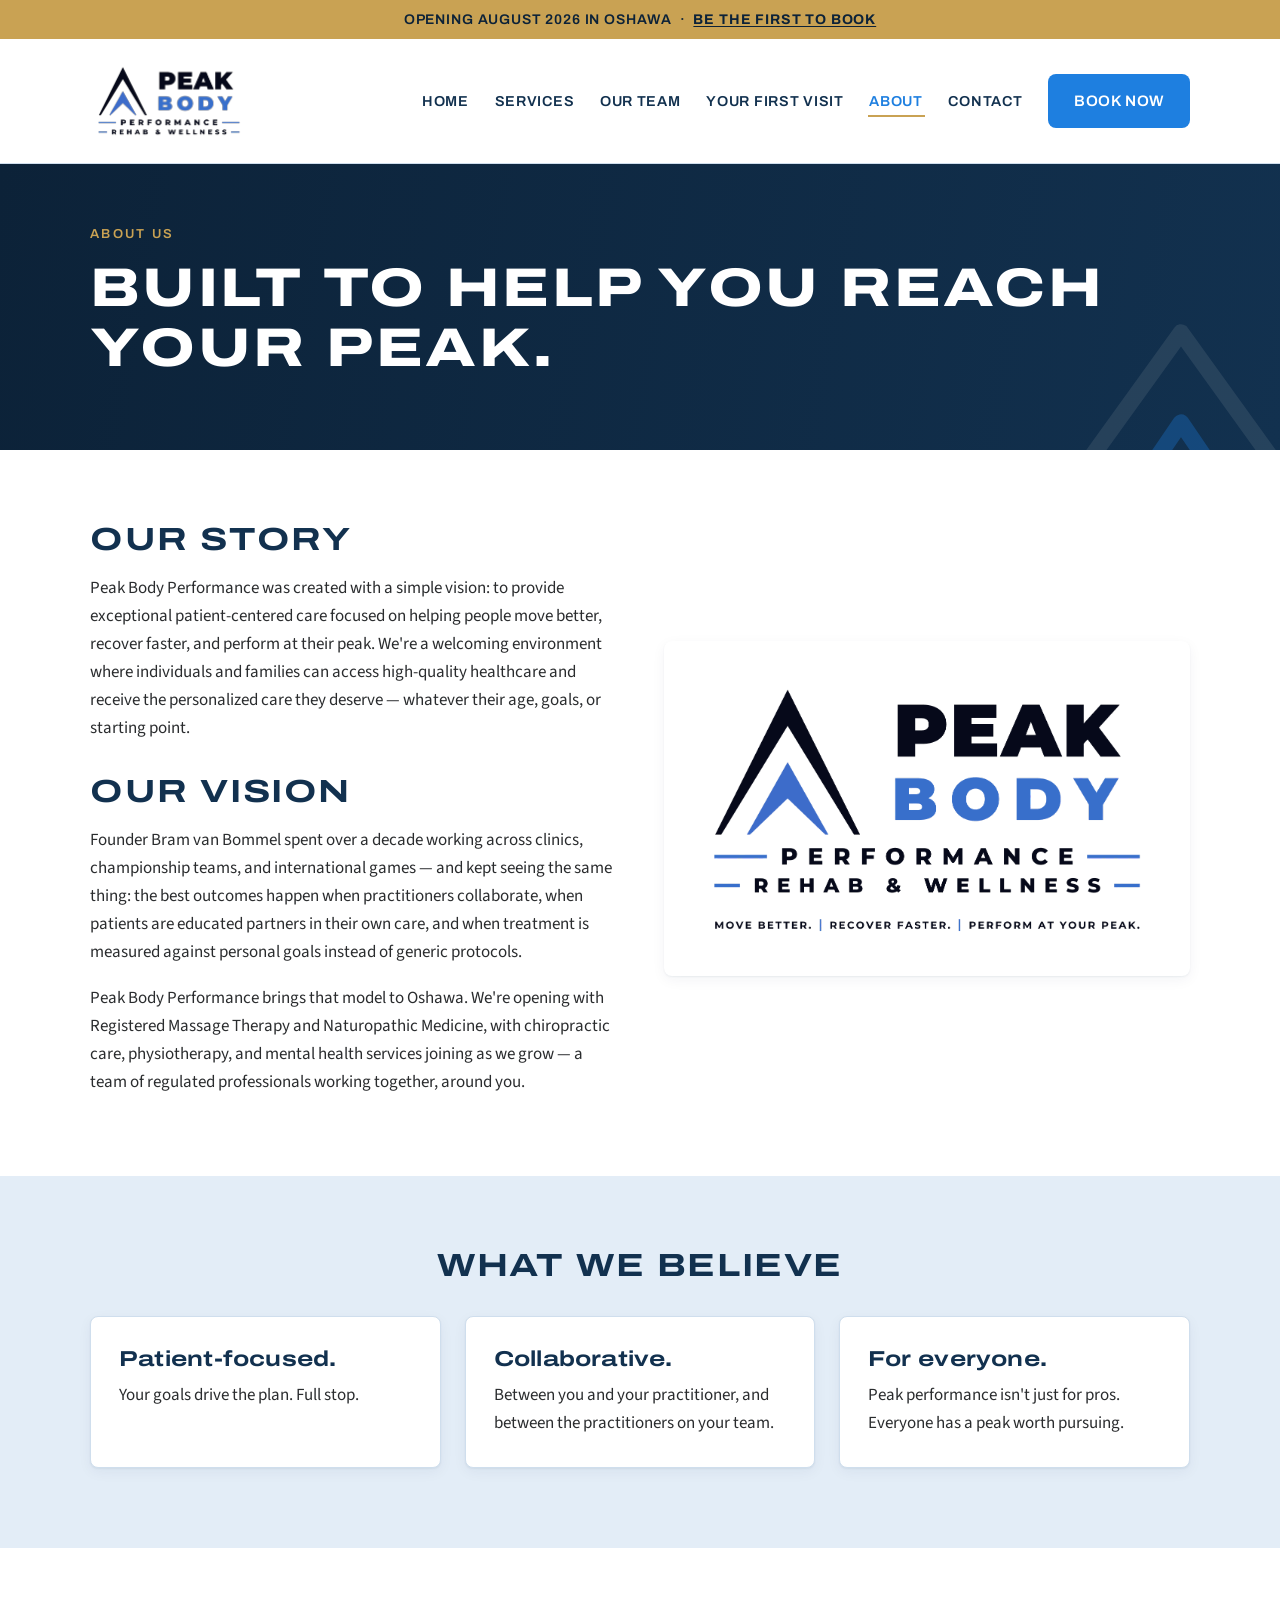
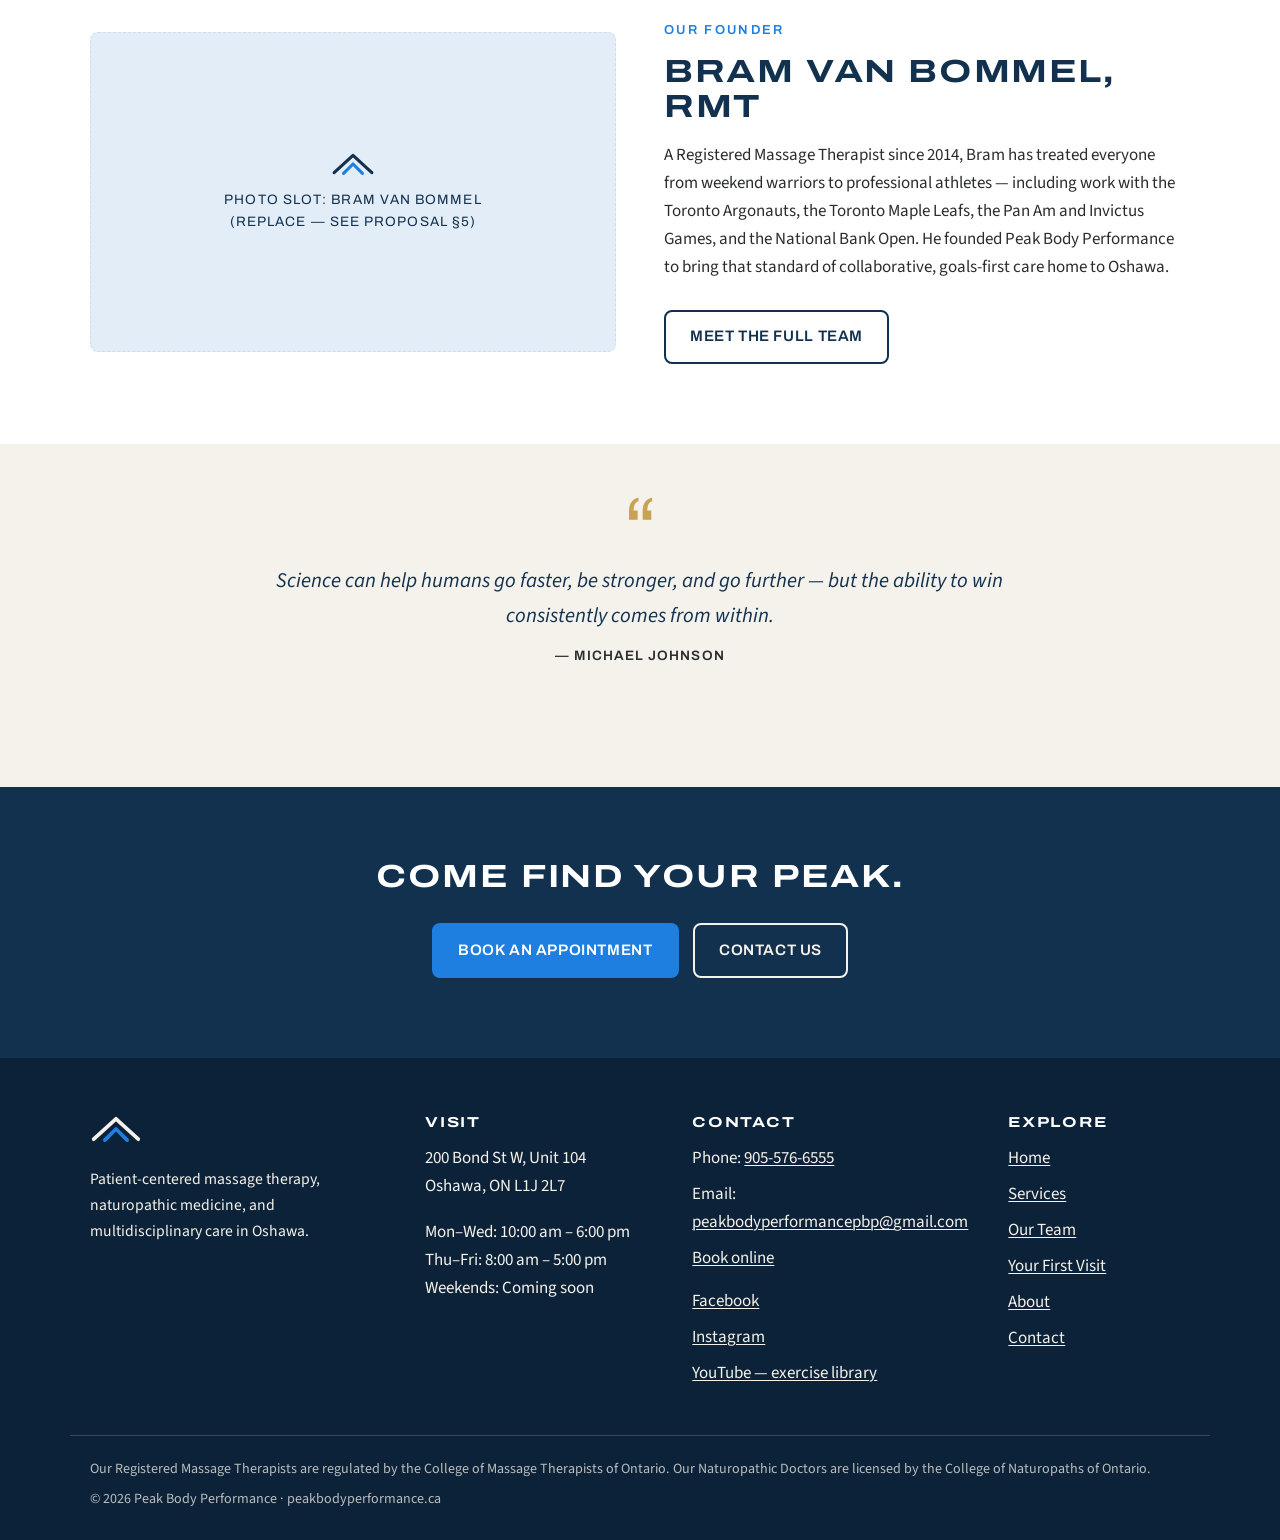
==== about.html @ dce32ff4 "Replace PNG logo with on-brand SVG lockups across site Swap header logo for the no-tagline SVG mark " ====
<!doctype html>
<html lang="en">
  <head>
    <meta charset="UTF-8" />
    <meta name="viewport" content="width=device-width, initial-scale=1" />
    <title>
      About Us | Peak Body Performance — Performance, Rehab &amp; Wellness in
      Oshawa
    </title>
    <meta
      name="description"
      content="Peak Body Performance was built on a simple vision: exceptional, patient-centered care that helps people in Oshawa move better, recover faster, and perform at their peak."
    />
    <link
      rel="icon"
      href="data:image/svg+xml,%3Csvg xmlns='http://www.w3.org/2000/svg' viewBox='0 0 64 64'%3E%3Cpath d='M8 52 L32 12 L56 52' fill='none' stroke='%2312314F' stroke-width='7' stroke-linecap='round' stroke-linejoin='round'/%3E%3Cpath d='M20 54 L32 34 L44 54' fill='none' stroke='%231E7FE0' stroke-width='7' stroke-linecap='round' stroke-linejoin='round'/%3E%3C/svg%3E"
    />
    <link rel="preconnect" href="https://fonts.googleapis.com" />
    <link rel="preconnect" href="https://fonts.gstatic.com" crossorigin />
    <link
      href="https://fonts.googleapis.com/css2?family=Archivo:wdth,wght@100..125,400..800&family=Source+Sans+3:ital,wght@0,400;0,600;1,400&display=swap"
      rel="stylesheet"
    />
    <link rel="stylesheet" href="css/styles.css" />
  </head>
  <body>
    <a class="skip-link" href="#main">Skip to content</a>

    <div class="ribbon">
      Opening August 2026 in Oshawa &nbsp;·&nbsp;
      <a href="#" data-book>Be the first to book</a>
    </div>

    <header class="site-header">
      <div class="container header-inner">
        <a class="brand" href="index.html">
          <img
            src="images/PeakBody-no-tagline.svg"
            alt="Peak Body Performance — Performance, Rehab &amp; Wellness"
          />
        </a>
        <nav id="site-nav" class="site-nav" aria-label="Main">
          <ul>
            <li><a href="index.html">Home</a></li>
            <li><a href="services.html">Services</a></li>
            <li><a href="team.html">Our Team</a></li>
            <li><a href="first-visit.html">Your First Visit</a></li>
            <li><a href="about.html" aria-current="page">About</a></li>
            <li><a href="contact.html">Contact</a></li>
          </ul>
        </nav>
        <a class="btn btn--primary btn--book" data-book href="#">Book Now</a>
        <button
          class="nav-toggle"
          aria-expanded="false"
          aria-controls="site-nav"
        >
          <span class="bars"></span><span class="visually-hidden">Menu</span>
        </button>
      </div>
    </header>

    <main id="main">
      <section class="page-hero on-dark">
        <svg
          class="hero-watermark"
          viewBox="0 0 400 300"
          aria-hidden="true"
          focusable="false"
        >
          <path
            d="M20 280 L200 30 L380 280"
            fill="none"
            stroke="rgba(245,242,235,0.10)"
            stroke-width="22"
            stroke-linecap="round"
            stroke-linejoin="round"
          />
          <path
            d="M110 282 L200 150 L290 282"
            fill="none"
            stroke="rgba(30,127,224,0.35)"
            stroke-width="22"
            stroke-linecap="round"
            stroke-linejoin="round"
          />
        </svg>
        <div class="container">
          <p class="eyebrow">About Us</p>
          <h1>Built to help you reach your peak.</h1>
        </div>
      </section>

      <!-- STORY + VISION -->
      <section class="section section--white">
        <div class="container split">
          <div>
            <h2>Our story</h2>
            <p>
              Peak Body Performance was created with a simple vision: to provide
              exceptional patient-centered care focused on helping people move
              better, recover faster, and perform at their peak. We're a
              welcoming environment where individuals and families can access
              high-quality healthcare and receive the personalized care they
              deserve — whatever their age, goals, or starting point.
            </p>

            <h2 style="margin-top: 2rem">Our vision</h2>
            <p>
              Founder Bram van Bommel spent over a decade working across
              clinics, championship teams, and international games — and kept
              seeing the same thing: the best outcomes happen when practitioners
              collaborate, when patients are educated partners in their own
              care, and when treatment is measured against personal goals
              instead of generic protocols.
            </p>
            <p>
              Peak Body Performance brings that model to Oshawa. We're opening
              with Registered Massage Therapy and Naturopathic Medicine, with
              chiropractic care, physiotherapy, and mental health services
              joining as we grow — a team of regulated professionals working
              together, around you.
            </p>
          </div>
          <div>
            <img
              src="images/PeakBody.svg"
              alt="Peak Body Performance logo — Move Better. Recover Faster. Perform At Your Peak."
              style="
                background: #fff;
                border-radius: 8px;
                padding: 1.5rem;
                box-shadow:
                  0 1px 2px rgba(18, 49, 79, 0.06),
                  0 4px 14px rgba(18, 49, 79, 0.05);
              "
            />
            <!-- Alternative image slot: outdoor ascent / trail imagery echoing the peak motif (Pexels #38011336, Cristian Camilo Estrada):
          <img class="photo" src="https://images.pexels.com/photos/38011336/pexels-photo-38011336.jpeg?auto=compress&amp;cs=tinysrgb&amp;w=1200" alt="A trail runner ascending a mountainous forest path" loading="lazy">
          --></div>
        </div>
      </section>

      <!-- BELIEFS -->
      <section class="section section--glacier">
        <div class="container">
          <div class="center">
            <h2>What we believe</h2>
          </div>
          <div class="card-grid" style="margin-top: 2rem">
            <div class="card">
              <h3>Patient-focused.</h3>
              <p>Your goals drive the plan. Full stop.</p>
            </div>
            <div class="card">
              <h3>Collaborative.</h3>
              <p>
                Between you and your practitioner, and between the practitioners
                on your team.
              </p>
            </div>
            <div class="card">
              <h3>For everyone.</h3>
              <p>
                Peak performance isn't just for pros. Everyone has a peak worth
                pursuing.
              </p>
            </div>
          </div>
        </div>
      </section>

      <!-- FOUNDER (condensed) -->
      <section class="section section--white">
        <div class="container split">
          <!-- Photo slot: Bram — real headshot or action shot recommended -->
          <div class="img-placeholder">
            <svg width="44" height="26" viewBox="0 0 56 30" aria-hidden="true">
              <path
                d="M4 26 L28 4 L52 26"
                fill="none"
                stroke="#12314F"
                stroke-width="4"
                stroke-linecap="round"
                stroke-linejoin="round"
              />
              <path
                d="M16 27 L28 15 L40 27"
                fill="none"
                stroke="#1E7FE0"
                stroke-width="4"
                stroke-linecap="round"
                stroke-linejoin="round"
              />
            </svg>
            <span
              >Photo slot: Bram van Bommel<br />(replace — see proposal
              §5)</span
            >
          </div>
          <div>
            <p class="eyebrow">Our Founder</p>
            <h2>Bram van Bommel, RMT</h2>
            <p>
              A Registered Massage Therapist since 2014, Bram has treated
              everyone from weekend warriors to professional athletes —
              including work with the Toronto Argonauts, the Toronto Maple
              Leafs, the Pan Am and Invictus Games, and the National Bank Open.
              He founded Peak Body Performance to bring that standard of
              collaborative, goals-first care home to Oshawa.
            </p>
            <div class="btn-row">
              <a class="btn btn--outline" href="team.html"
                >Meet the full team</a
              >
            </div>
          </div>
        </div>
      </section>

      <!-- PULL QUOTE -->
      <section class="section">
        <div class="container">
          <figure class="pull-quote">
            <blockquote>
              Science can help humans go faster, be stronger, and go further —
              but the ability to win consistently comes from within.
            </blockquote>
            <figcaption>— Michael Johnson</figcaption>
          </figure>
        </div>
      </section>

      <!-- CTA BAND -->
      <section class="section section--navy on-dark cta-band">
        <div class="container">
          <h2>Come find your peak.</h2>
          <div class="btn-row">
            <a class="btn btn--primary" data-book href="#"
              >Book an Appointment</a
            >
            <a class="btn btn--outline" href="contact.html">Contact us</a>
          </div>
        </div>
      </section>
    </main>

    <footer class="site-footer">
      <div class="container footer-grid">
        <div class="footer-brand">
          <svg width="52" height="30" viewBox="0 0 56 30" aria-hidden="true">
            <path
              d="M4 26 L28 4 L52 26"
              fill="none"
              stroke="#F5F2EB"
              stroke-width="4"
              stroke-linecap="round"
              stroke-linejoin="round"
            />
            <path
              d="M16 27 L28 15 L40 27"
              fill="none"
              stroke="#1E7FE0"
              stroke-width="4"
              stroke-linecap="round"
              stroke-linejoin="round"
            />
          </svg>
          <p>
            Patient-centered massage therapy, naturopathic medicine, and
            multidisciplinary care in Oshawa.
          </p>
        </div>
        <div>
          <h3>Visit</h3>
          <p>200 Bond St W, Unit 104<br />Oshawa, ON L1J 2L7</p>
          <p>
            Mon–Wed: 10:00 am – 6:00 pm<br />Thu–Fri: 8:00 am – 5:00 pm<br />Weekends:
            Coming soon
          </p>
        </div>
        <div>
          <h3>Contact</h3>
          <ul>
            <li>Phone: <a href="tel:+19055766555">905-576-6555</a></li>
            <li>
              Email:
              <a href="mailto:peakbodyperformancepbp@gmail.com"
                >peakbodyperformancepbp@gmail.com</a
              >
            </li>
            <li><a href="#" data-book>Book online</a></li>
          </ul>
          <ul style="margin-top: 0.9rem">
            <li>
              <a href="https://www.facebook.com/bramkvbrmt" rel="noopener"
                >Facebook</a
              >
            </li>
            <li>
              <a href="https://www.instagram.com/bramrmt" rel="noopener"
                >Instagram</a
              >
            </li>
            <li>
              <a href="https://www.youtube.com/@bramrmt" rel="noopener"
                >YouTube — exercise library</a
              >
            </li>
          </ul>
        </div>
        <div>
          <h3>Explore</h3>
          <ul>
            <li><a href="index.html">Home</a></li>
            <li><a href="services.html">Services</a></li>
            <li><a href="team.html">Our Team</a></li>
            <li><a href="first-visit.html">Your First Visit</a></li>
            <li><a href="about.html">About</a></li>
            <li><a href="contact.html">Contact</a></li>
          </ul>
        </div>
      </div>
      <div class="container footer-legal">
        <p>
          Our Registered Massage Therapists are regulated by the College of
          Massage Therapists of Ontario. Our Naturopathic Doctors are licensed
          by the College of Naturopaths of Ontario.
        </p>
        <!-- Land acknowledgement here, if desired -->
        <p>
          © <span data-year>2026</span> Peak Body Performance ·
          peakbodyperformance.ca
        </p>
      </div>
    </footer>

    <script src="js/main.js"></script>
  </body>
</html>
---- css/styles.css ----
/* ==========================================================================
   PEAK BODY PERFORMANCE — styles.css
   Design system per proposal v2:
   Peak Blue #1E7FE0 · Summit Navy #12314F · Bone #F5F2EB
   Charcoal Ink #2A2C2E · Glacier #E3EDF7 · Ridge Gold #C9A253
   Display: Archivo (Expanded via font-stretch) · Body: Source Sans 3
   Signature motif: the "elevation line" (double-chevron divider)
   ========================================================================== */

/* ---------- 1. Tokens ---------- */
:root {
  --peak-blue: #1e7fe0;
  --peak-blue-dark: #1565ba;
  --summit-navy: #12314f;
  --navy-deep: #0c2238;
  --bone: #f5f2eb;
  --ink: #2a2c2e;
  --glacier: #e3edf7;
  --glacier-border: #cfdeed;
  --ridge-gold: #c9a253;
  --white: #ffffff;

  --font-display: "Archivo", "Arial Narrow", sans-serif;
  --font-body: "Source Sans 3", "Segoe UI", sans-serif;

  --container: 1140px;
  --radius: 8px;
  --shadow-whisper:
    0 1px 2px rgba(18, 49, 79, 0.06), 0 4px 14px rgba(18, 49, 79, 0.05);
}

/* ---------- 2. Base ---------- */
*,
*::before,
*::after {
  box-sizing: border-box;
}

html {
  scroll-behavior: smooth;
}

[id] {
  scroll-margin-top: 96px;
} /* keep anchor targets clear of the sticky header */

body {
  margin: 0;
  font-family: var(--font-body);
  font-size: 1.0625rem; /* 17px */
  line-height: 1.65;
  color: var(--ink);
  background: var(--bone);
  -webkit-font-smoothing: antialiased;
}

img {
  max-width: 100%;
  display: block;
}

h1,
h2,
h3 {
  font-family: var(--font-display);
  font-stretch: 125%; /* the "Expanded" in Archivo Expanded */
  color: var(--summit-navy);
  line-height: 1.12;
  margin: 0 0 1rem;
}
h1 {
  font-size: clamp(2.3rem, 5vw, 3.4rem);
  font-weight: 800;
  text-transform: uppercase;
  letter-spacing: 0.045em;
}
h2 {
  font-size: clamp(1.65rem, 3vw, 2rem);
  font-weight: 700;
  text-transform: uppercase;
  letter-spacing: 0.05em;
}
h3 {
  font-size: 1.35rem;
  font-weight: 700;
  letter-spacing: 0.01em;
}

p {
  margin: 0 0 1.1rem;
}
p:last-child {
  margin-bottom: 0;
}

a {
  color: var(--peak-blue);
  text-decoration-thickness: 1px;
  text-underline-offset: 2px;
}
a:hover {
  color: var(--peak-blue-dark);
}

:focus-visible {
  outline: 3px solid var(--ridge-gold);
  outline-offset: 2px;
  border-radius: 2px;
}

.visually-hidden {
  position: absolute;
  width: 1px;
  height: 1px;
  margin: -1px;
  padding: 0;
  overflow: hidden;
  clip: rect(0 0 0 0);
  white-space: nowrap;
  border: 0;
}

.skip-link {
  position: absolute;
  left: 1rem;
  top: -3rem;
  background: var(--summit-navy);
  color: var(--white);
  padding: 0.6rem 1rem;
  border-radius: var(--radius);
  z-index: 100;
  transition: top 0.15s ease;
}
.skip-link:focus {
  top: 1rem;
}

/* ---------- 3. Utilities ---------- */
.container {
  max-width: var(--container);
  margin-inline: auto;
  padding-inline: 1.25rem;
}

.eyebrow {
  font-family: var(--font-display);
  font-weight: 600;
  font-size: 0.8125rem;
  text-transform: uppercase;
  letter-spacing: 0.18em;
  color: var(--peak-blue);
  margin: 0 0 0.75rem;
}
.on-dark .eyebrow {
  color: var(--ridge-gold);
}

.section {
  padding-block: 4.5rem 5rem;
}
.section--white {
  background: var(--white);
}
.section--glacier {
  background: var(--glacier);
}
.section--navy {
  background: var(--summit-navy);
}
.section--navy,
.section--navy h2,
.section--navy h3 {
  color: var(--white);
}
.section--navy p {
  color: var(--bone);
}

.lead {
  font-size: 1.2rem;
  max-width: 46em;
}
.center {
  text-align: center;
}
.center .lead {
  margin-inline: auto;
}

/* Placeholder / TODO copy — findable at a glance, remove class when real info lands */
.todo {
  background: rgba(201, 162, 83, 0.16);
  border-bottom: 1px dashed var(--ridge-gold);
  padding: 0 0.15em;
  border-radius: 2px;
}

/* ---------- 4. Buttons ---------- */
.btn {
  display: inline-flex;
  align-items: center;
  gap: 0.5rem;
  font-family: var(--font-display);
  font-weight: 600;
  font-size: 0.95rem;
  letter-spacing: 0.04em;
  text-transform: uppercase;
  text-decoration: none;
  padding: 0.8rem 1.5rem;
  border-radius: var(--radius);
  border: 2px solid transparent;
  cursor: pointer;
  transition:
    background-color 0.15s ease,
    color 0.15s ease,
    border-color 0.15s ease;
}
.btn--primary {
  background: var(--peak-blue);
  color: var(--white);
}
.btn--primary:hover {
  background: var(--peak-blue-dark);
  color: var(--white);
}
.btn--outline {
  border-color: var(--summit-navy);
  color: var(--summit-navy);
  background: transparent;
}
.btn--outline:hover {
  background: var(--summit-navy);
  color: var(--white);
}
.on-dark .btn--outline {
  border-color: var(--bone);
  color: var(--bone);
}
.on-dark .btn--outline:hover {
  background: var(--bone);
  color: var(--summit-navy);
}

.btn-row {
  display: flex;
  flex-wrap: wrap;
  gap: 0.9rem;
  margin-top: 1.75rem;
}

/* ---------- 5. Signature motif: the elevation line ---------- */
.peak-divider {
  display: flex;
  align-items: center;
  justify-content: center;
  gap: 1rem;
  margin: 0 0 2.5rem;
}
.peak-divider .bar {
  width: 64px;
  height: 3px;
  background: var(--peak-blue);
  border-radius: 2px;
}
.peak-divider svg {
  display: block;
}
.section--navy .peak-divider .bar {
  background: var(--ridge-gold);
}

/* Chevron list markers (echoes the inner peak) */
.peak-list {
  list-style: none;
  padding: 0;
  margin: 0 0 1.1rem;
}
.peak-list li {
  padding-left: 1.9rem;
  margin-bottom: 0.55rem;
  background: url("data:image/svg+xml,%3Csvg xmlns='http://www.w3.org/2000/svg' viewBox='0 0 24 16'%3E%3Cpath d='M3 13 L12 4 L21 13' fill='none' stroke='%231E7FE0' stroke-width='3' stroke-linecap='round' stroke-linejoin='round'/%3E%3C/svg%3E")
    no-repeat left 0.42em / 1.05rem auto;
}

/* Panel with the logo's flanking-bars treatment (top + bottom rules) */
.panel--elevation {
  background: var(--glacier);
  border-top: 3px solid var(--peak-blue);
  border-bottom: 3px solid var(--peak-blue);
  border-radius: var(--radius);
  padding: 2.25rem 2rem;
}

/* ---------- 6. Announcement ribbon + header ---------- */
.ribbon {
  background: var(--ridge-gold);
  color: var(--navy-deep);
  text-align: center;
  font-family: var(--font-display);
  font-weight: 600;
  font-size: 0.875rem;
  letter-spacing: 0.06em;
  text-transform: uppercase;
  padding: 0.5rem 1rem;
}
.ribbon a {
  color: var(--navy-deep);
  font-weight: 700;
}

.site-header {
  position: sticky;
  top: 0;
  z-index: 50;
  background: var(--white);
  border-bottom: 1px solid var(--glacier-border);
}
.header-inner {
  display: flex;
  align-items: center;
  gap: 1.5rem;
  min-height: 100px;
  padding-block: 0.75rem;
}
.brand {
  display: inline-flex;
  align-items: center;
  text-decoration: none;
  padding: 0.5rem 0;
}
.brand img {
  height: 84px;
  width: auto;
}

.site-nav {
  margin-left: auto;
}
.site-nav ul {
  list-style: none;
  display: flex;
  gap: 1.4rem;
  margin: 0;
  padding: 0;
}
.site-nav a {
  font-family: var(--font-display);
  font-weight: 600;
  font-size: 0.9rem;
  letter-spacing: 0.05em;
  text-transform: uppercase;
  text-decoration: none;
  color: var(--summit-navy);
  padding: 0.4rem 0.1rem;
  border-bottom: 2px solid transparent;
}
.site-nav a:hover {
  color: var(--peak-blue);
}
.site-nav a[aria-current="page"] {
  color: var(--peak-blue);
  border-bottom-color: var(--ridge-gold);
}

.btn--book {
  white-space: nowrap;
}

.nav-toggle {
  display: none;
  margin-left: auto;
  background: none;
  border: 2px solid var(--summit-navy);
  border-radius: var(--radius);
  width: 44px;
  height: 44px;
  position: relative;
  cursor: pointer;
}
.nav-toggle span.bars,
.nav-toggle span.bars::before,
.nav-toggle span.bars::after {
  content: "";
  position: absolute;
  left: 10px;
  right: 10px;
  height: 2px;
  background: var(--summit-navy);
  transition:
    transform 0.2s ease,
    opacity 0.2s ease;
}
.nav-toggle span.bars {
  top: 20px;
}
.nav-toggle span.bars::before {
  top: -7px;
}
.nav-toggle span.bars::after {
  top: 7px;
}
.nav-toggle[aria-expanded="true"] span.bars {
  background: transparent;
}
.nav-toggle[aria-expanded="true"] span.bars::before {
  transform: translateY(7px) rotate(45deg);
}
.nav-toggle[aria-expanded="true"] span.bars::after {
  transform: translateY(-7px) rotate(-45deg);
}

/* ---------- 7. Heroes ---------- */
.hero {
  position: relative;
  overflow: hidden;
  background:
    linear-gradient(
      100deg,
      rgba(12, 34, 56, 0.92) 0%,
      rgba(18, 49, 79, 0.82) 45%,
      rgba(18, 49, 79, 0.55) 100%
    ),
    var(--summit-navy)
      url("https://images.pexels.com/photos/841131/pexels-photo-841131.jpeg?auto=compress&cs=tinysrgb&w=1920")
      center 35% / cover no-repeat;
  color: var(--white);
  padding-block: 6.5rem 7rem;
}
.hero h1 {
  color: var(--white);
  max-width: 15em;
}
.hero .lead {
  color: var(--bone);
}

.hero-watermark {
  position: absolute;
  right: -4%;
  bottom: -12%;
  width: min(46vw, 560px);
  pointer-events: none;
}

.page-hero {
  position: relative;
  overflow: hidden;
  background: linear-gradient(100deg, var(--navy-deep), var(--summit-navy));
  color: var(--white);
  padding-block: 3.75rem 4rem;
}
.page-hero h1 {
  color: var(--white);
  margin-bottom: 0.4rem;
}
.page-hero .lead {
  color: var(--bone);
  max-width: 50em;
}
.page-hero .hero-watermark {
  width: 300px;
  bottom: -30%;
  opacity: 0.9;
}

/* ---------- 8. Grids, cards, media ---------- */
.split {
  display: grid;
  grid-template-columns: 1fr 1fr;
  gap: 3rem;
  align-items: center;
}

/* Some .split text columns (e.g. naturopathic, with multiple rate
   tables) run much taller than others. Give every .split photo a
   shared fixed height instead of stretching to match its column —
   object-fit: cover would otherwise upscale short images and blur
   them — and top-align them so they sit flush with the section. */
.split .photo {
  height: 560px;
  align-self: start;
}

.card-grid {
  display: grid;
  grid-template-columns: repeat(auto-fit, minmax(280px, 1fr));
  gap: 1.5rem;
}
.card {
  background: var(--white);
  border: 1px solid var(--glacier-border);
  border-radius: var(--radius);
  box-shadow: var(--shadow-whisper);
  padding: 1.9rem 1.75rem;
  display: flex;
  flex-direction: column;
}
.card h3 {
  margin-bottom: 0.6rem;
}
.card .card-link {
  margin-top: auto;
  font-weight: 600;
  text-decoration: none;
}
.card .card-link:hover {
  text-decoration: underline;
}
.card--soon {
  background: var(--glacier);
  border-style: dashed;
}

.photo {
  border-radius: var(--radius);
  box-shadow: var(--shadow-whisper);
  width: 100%;
  height: 100%;
  object-fit: cover;
}

/* Image slot awaiting a real photo — see proposal §5 for the curated searches */
.img-placeholder {
  display: flex;
  flex-direction: column;
  align-items: center;
  justify-content: center;
  gap: 0.75rem;
  text-align: center;
  min-height: 320px;
  background: var(--glacier);
  border: 1px dashed var(--glacier-border);
  border-radius: var(--radius);
  color: var(--summit-navy);
  font-family: var(--font-display);
  font-size: 0.85rem;
  letter-spacing: 0.08em;
  text-transform: uppercase;
  padding: 1.5rem;
}

/* ---------- 9. Page-specific components ---------- */

/* Numbered first-visit steps (a real sequence, so numbers earn their place) */
.steps {
  list-style: none;
  counter-reset: step;
  padding: 0;
  margin: 0;
  display: grid;
  gap: 1.75rem;
}
.steps li {
  counter-increment: step;
  background: var(--white);
  border: 1px solid var(--glacier-border);
  border-radius: var(--radius);
  padding: 1.75rem 1.75rem 1.75rem 5.5rem;
  position: relative;
  box-shadow: var(--shadow-whisper);
}
.steps li::before {
  content: counter(step, decimal-leading-zero);
  position: absolute;
  left: 1.5rem;
  top: 1.45rem;
  font-family: var(--font-display);
  font-stretch: 125%;
  font-weight: 800;
  font-size: 1.9rem;
  color: var(--peak-blue);
}
.steps h3 {
  margin-bottom: 0.4rem;
}

/* Rates */
.rates {
  margin: 1.25rem 0 0.75rem;
  border-top: 1px solid var(--glacier-border);
}
.rates > div {
  display: flex;
  justify-content: space-between;
  gap: 1rem;
  padding: 0.7rem 0.25rem;
  border-bottom: 1px solid var(--glacier-border);
}
.rates dt {
  margin: 0;
}
.rates dd {
  margin: 0;
  font-weight: 600;
  color: var(--summit-navy);
}
.rates-note {
  font-size: 0.95rem;
}
.rates-subhead {
  font-family: var(--font-display);
  font-stretch: 125%;
  color: var(--peak-blue-dark);
  text-transform: uppercase;
  letter-spacing: 0.04em;
  font-size: 0.8rem;
  font-weight: 700;
  margin: 1.75rem 0 0;
}
.rates-subhead:first-of-type {
  margin-top: 0;
}
.rates + .rates-subhead {
  margin-top: 1.75rem;
}
.rates dd.price-note {
  font-weight: 400;
  font-size: 0.85rem;
  color: var(--summit-navy);
  opacity: 0.75;
}

/* FAQ */
.faq details {
  background: var(--white);
  border: 1px solid var(--glacier-border);
  border-radius: var(--radius);
  margin-bottom: 0.9rem;
  box-shadow: var(--shadow-whisper);
}
.faq summary {
  cursor: pointer;
  list-style: none;
  padding: 1.1rem 3rem 1.1rem 1.4rem;
  font-family: var(--font-display);
  font-weight: 600;
  color: var(--summit-navy);
  position: relative;
}
.faq summary::-webkit-details-marker {
  display: none;
}
.faq summary::after {
  content: "";
  position: absolute;
  right: 1.4rem;
  top: 50%;
  width: 12px;
  height: 12px;
  border-right: 3px solid var(--peak-blue);
  border-bottom: 3px solid var(--peak-blue);
  transform: translateY(-70%) rotate(45deg);
  transition: transform 0.2s ease;
}
.faq details[open] summary::after {
  transform: translateY(-30%) rotate(225deg);
}
.faq .faq-body {
  padding: 0 1.4rem 1.2rem;
}

/* Team */
.team-grid {
  display: grid;
  grid-template-columns: repeat(auto-fit, minmax(300px, 1fr));
  gap: 1.75rem;
}
.team-card {
  background: var(--white);
  border: 1px solid var(--glacier-border);
  border-radius: var(--radius);
  box-shadow: var(--shadow-whisper);
  overflow: hidden;
  display: flex;
  flex-direction: column;
}
.team-card .avatar {
  min-height: 260px;
  background: var(--glacier);
  display: flex;
  align-items: center;
  justify-content: center;
  flex-direction: column;
  gap: 0.5rem;
  color: var(--summit-navy);
  font-family: var(--font-display);
  font-size: 0.8rem;
  letter-spacing: 0.1em;
  text-transform: uppercase;
}
.team-card .body {
  padding: 1.6rem 1.6rem 1.9rem;
  display: flex;
  flex-direction: column;
  flex: 1;
}
.team-card .role {
  color: var(--peak-blue);
  font-family: var(--font-display);
  font-weight: 600;
  font-size: 0.85rem;
  letter-spacing: 0.1em;
  text-transform: uppercase;
  margin-bottom: 0.9rem;
}
.team-card .btn {
  margin-top: auto;
  align-self: flex-start;
}
.team-card blockquote {
  margin: 1rem 0;
  padding-left: 1rem;
  border-left: 3px solid var(--ridge-gold);
  font-style: italic;
  color: var(--summit-navy);
}

/* Pull quote */
.pull-quote {
  margin: 0;
  background: var(--bone);
  border-radius: var(--radius);
  padding: 3rem 2.5rem 2.5rem;
  position: relative;
  text-align: center;
}
.pull-quote::before {
  content: "\201C";
  position: absolute;
  top: -0.35em;
  left: 50%;
  transform: translateX(-50%);
  font-family: var(--font-display);
  font-size: 5.5rem;
  line-height: 1;
  color: var(--ridge-gold);
}
.pull-quote blockquote {
  margin: 0 auto 0.75rem;
  max-width: 38em;
  font-size: 1.3rem;
  font-style: italic;
  color: var(--summit-navy);
}
.pull-quote figcaption {
  font-family: var(--font-display);
  font-weight: 600;
  letter-spacing: 0.08em;
  text-transform: uppercase;
  font-size: 0.85rem;
}

/* Contact */
.contact-block h3 {
  margin-top: 1.6rem;
}
.contact-block h3:first-child {
  margin-top: 0;
}

.contact-form {
  display: grid;
  gap: 1.1rem;
}
.contact-form label {
  font-family: var(--font-display);
  font-weight: 600;
  font-size: 0.9rem;
  letter-spacing: 0.04em;
  color: var(--summit-navy);
  display: block;
  margin-bottom: 0.35rem;
}
.contact-form input,
.contact-form textarea {
  width: 100%;
  font: inherit;
  color: var(--ink);
  background: var(--white);
  border: 1px solid var(--glacier-border);
  border-radius: var(--radius);
  padding: 0.75rem 0.9rem;
}
.contact-form input:focus,
.contact-form textarea:focus {
  outline: none;
  border-color: var(--peak-blue);
  box-shadow: 0 0 0 3px rgba(30, 127, 224, 0.18);
}
.form-note {
  font-size: 0.95rem;
  color: var(--summit-navy);
}

.map-placeholder {
  min-height: 380px;
}

.map-embed {
  border-radius: var(--radius);
  overflow: hidden;
  min-height: 380px;
  box-shadow: 0 4px 18px rgba(18, 49, 79, 0.12);
}
.map-embed iframe {
  display: block;
  width: 100%;
  min-height: 380px;
}

/* ---------- 10. CTA band ---------- */
.cta-band {
  text-align: center;
}
.cta-band h2 {
  margin-bottom: 0.5rem;
}
.cta-band p {
  max-width: 40em;
  margin-inline: auto;
}
.cta-band .btn-row {
  justify-content: center;
}

/* ---------- 11. Footer ---------- */
.site-footer {
  background: var(--navy-deep);
  color: var(--bone);
  padding-block: 3.5rem 0;
}
.footer-grid {
  display: grid;
  grid-template-columns: 1.3fr 1fr 1fr 0.8fr;
  gap: 2.5rem;
  padding-bottom: 2.5rem;
}
.site-footer h3 {
  color: var(--white);
  font-size: 0.9rem;
  letter-spacing: 0.12em;
  text-transform: uppercase;
  margin-bottom: 0.9rem;
}
.site-footer a {
  color: var(--bone);
}
.site-footer a:hover {
  color: var(--white);
}
.site-footer ul {
  list-style: none;
  margin: 0;
  padding: 0;
}
.site-footer li {
  margin-bottom: 0.5rem;
}
.footer-brand svg {
  margin-bottom: 0.9rem;
}
.footer-brand p {
  font-size: 0.98rem;
}
.footer-legal {
  border-top: 1px solid rgba(245, 242, 235, 0.18);
  padding-block: 1.4rem;
  font-size: 0.88rem;
  color: rgba(245, 242, 235, 0.75);
}
.footer-legal p {
  margin-bottom: 0.4rem;
}

/* ---------- 12. Responsive ---------- */
@media (max-width: 960px) {
  .split {
    grid-template-columns: 1fr;
    gap: 2rem;
  }
  .split .photo,
  .split .img-placeholder {
    order: -1;
    height: auto;
    max-height: 340px;
  }
  .footer-grid {
    grid-template-columns: 1fr 1fr;
  }

  .nav-toggle {
    display: block;
    order: 3;
  }
  .btn--book {
    order: 2;
    margin-left: auto;
    padding: 0.65rem 1.1rem;
    font-size: 0.85rem;
  }
  .site-nav {
    order: 4;
    flex-basis: 100%;
    margin-left: 0;
    display: none;
    padding-bottom: 1rem;
  }
  .site-nav.open {
    display: block;
  }
  .site-nav ul {
    flex-direction: column;
    gap: 0.25rem;
  }
  .site-nav a {
    display: block;
    padding: 0.65rem 0.25rem;
    border-bottom: 1px solid var(--glacier);
  }
  .header-inner {
    flex-wrap: wrap;
    gap: 0.9rem;
    min-height: auto;
    padding-block: 0.75rem;
  }
  .brand img {
    height: 72px;
  }
}

@media (max-width: 640px) {
  .section {
    padding-block: 3.25rem 3.75rem;
  }
  .hero {
    padding-block: 4.5rem 5rem;
  }
  .brand img {
    height: 58px;
  }
  .footer-grid {
    grid-template-columns: 1fr;
    gap: 1.75rem;
  }
  .steps li {
    padding: 4.4rem 1.4rem 1.5rem;
  }
  .steps li::before {
    top: 1.1rem;
    left: 1.4rem;
  }
}

/* ---------- 13. Motion preferences ---------- */
@media (prefers-reduced-motion: reduce) {
  html {
    scroll-behavior: auto;
  }
  *,
  *::before,
  *::after {
    transition: none !important;
    animation: none !important;
  }
}
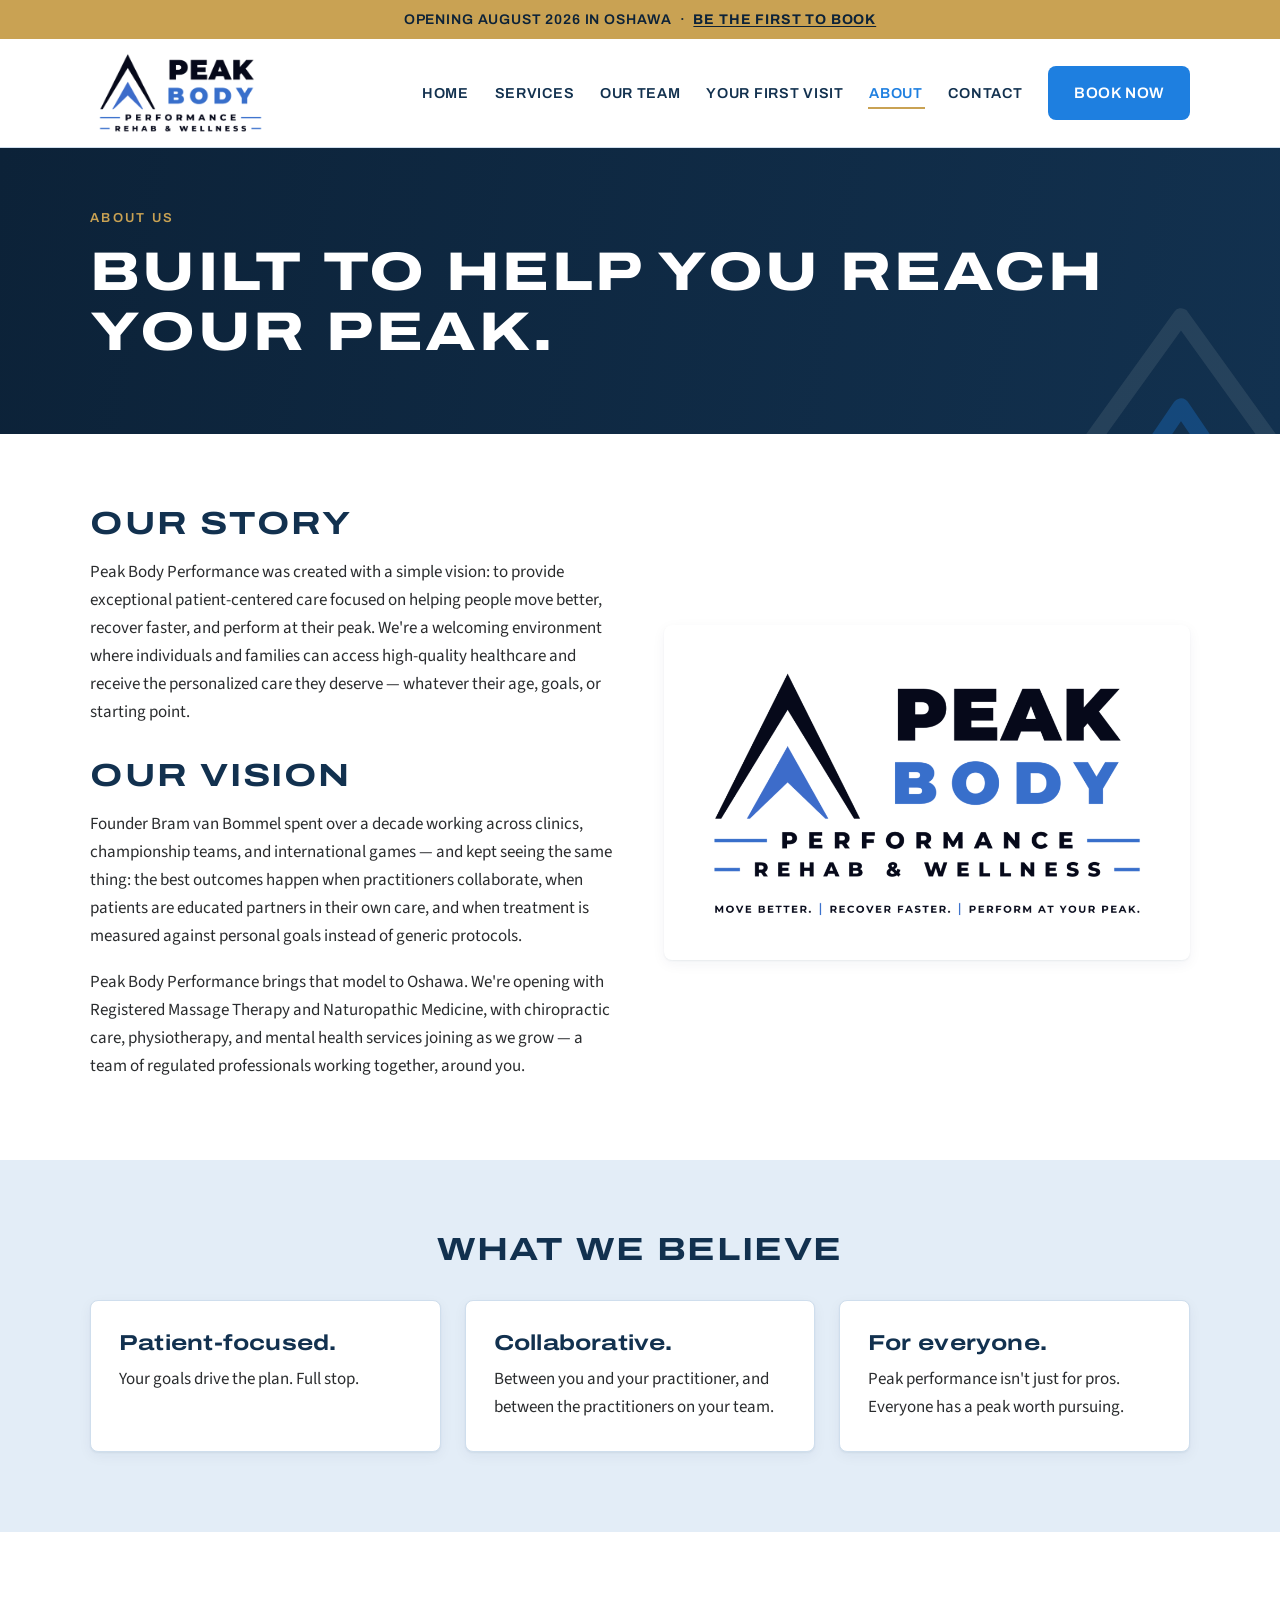
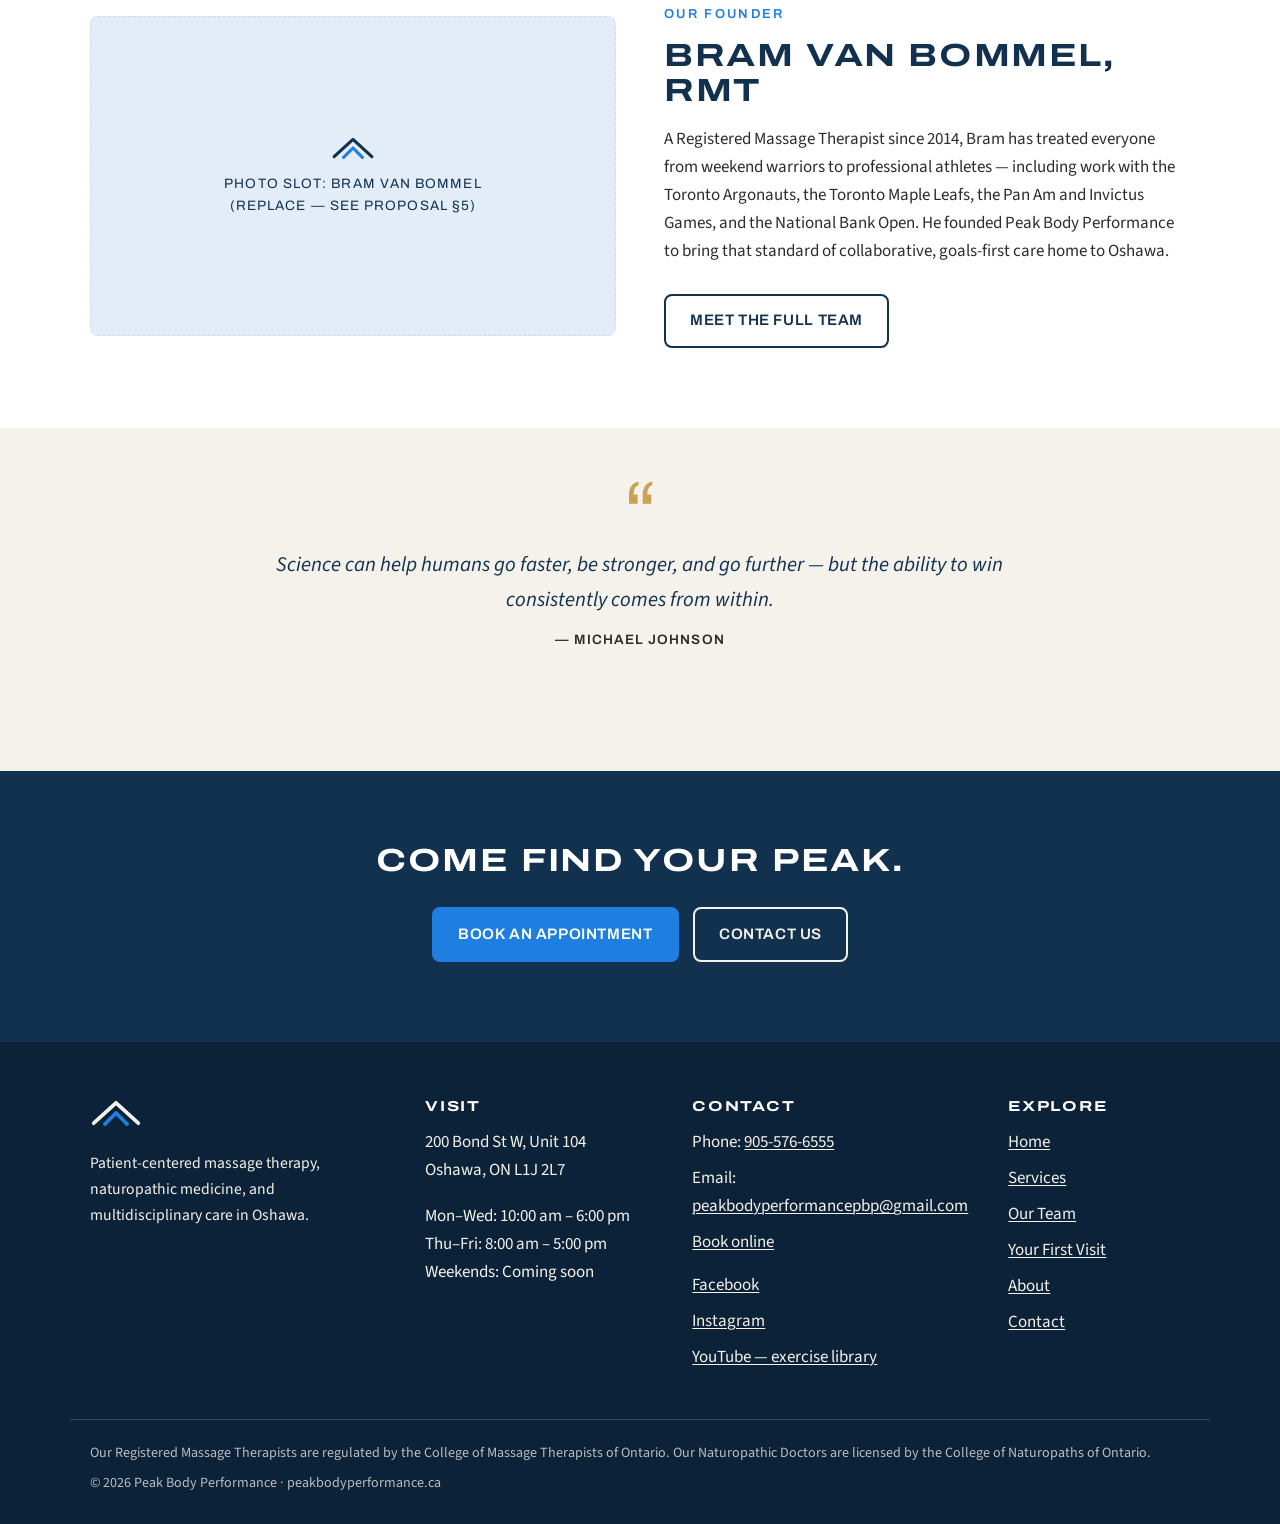
==== commit a1561466: "Fix blurry logo on iOS and enlarge header logo Swap the recolorable-SVG logo trick for flat PNGs exp" ====
--- a/about.html
+++ b/about.html
@@ -35,7 +35,7 @@
       <div class="container header-inner">
         <a class="brand" href="index.html">
           <img
-            src="images/PeakBody-no-tagline.svg"
+            src="images/PeakBody-no-tagline.png"
             alt="Peak Body Performance — Performance, Rehab &amp; Wellness"
           />
         </a>
@@ -124,7 +124,7 @@
           </div>
           <div>
             <img
-              src="images/PeakBody.svg"
+              src="images/PeakBody.png"
               alt="Peak Body Performance logo — Move Better. Recover Faster. Perform At Your Peak."
               style="
                 background: #fff;
--- a/css/styles.css
+++ b/css/styles.css
@@ -319,17 +319,17 @@
   display: flex;
   align-items: center;
   gap: 1.5rem;
-  min-height: 100px;
-  padding-block: 0.75rem;
+  min-height: 96px;
+  padding-block: 0.375rem;
 }
 .brand {
   display: inline-flex;
   align-items: center;
   text-decoration: none;
-  padding: 0.5rem 0;
+  padding: 0;
 }
 .brand img {
-  height: 84px;
+  height: 96px;
   width: auto;
 }
 
@@ -921,10 +921,10 @@
     flex-wrap: wrap;
     gap: 0.9rem;
     min-height: auto;
-    padding-block: 0.75rem;
+    padding-block: 0.5rem;
   }
   .brand img {
-    height: 72px;
+    height: 82px;
   }
 }
 
@@ -936,7 +936,7 @@
     padding-block: 4.5rem 5rem;
   }
   .brand img {
-    height: 58px;
+    height: 66px;
   }
   .footer-grid {
     grid-template-columns: 1fr;
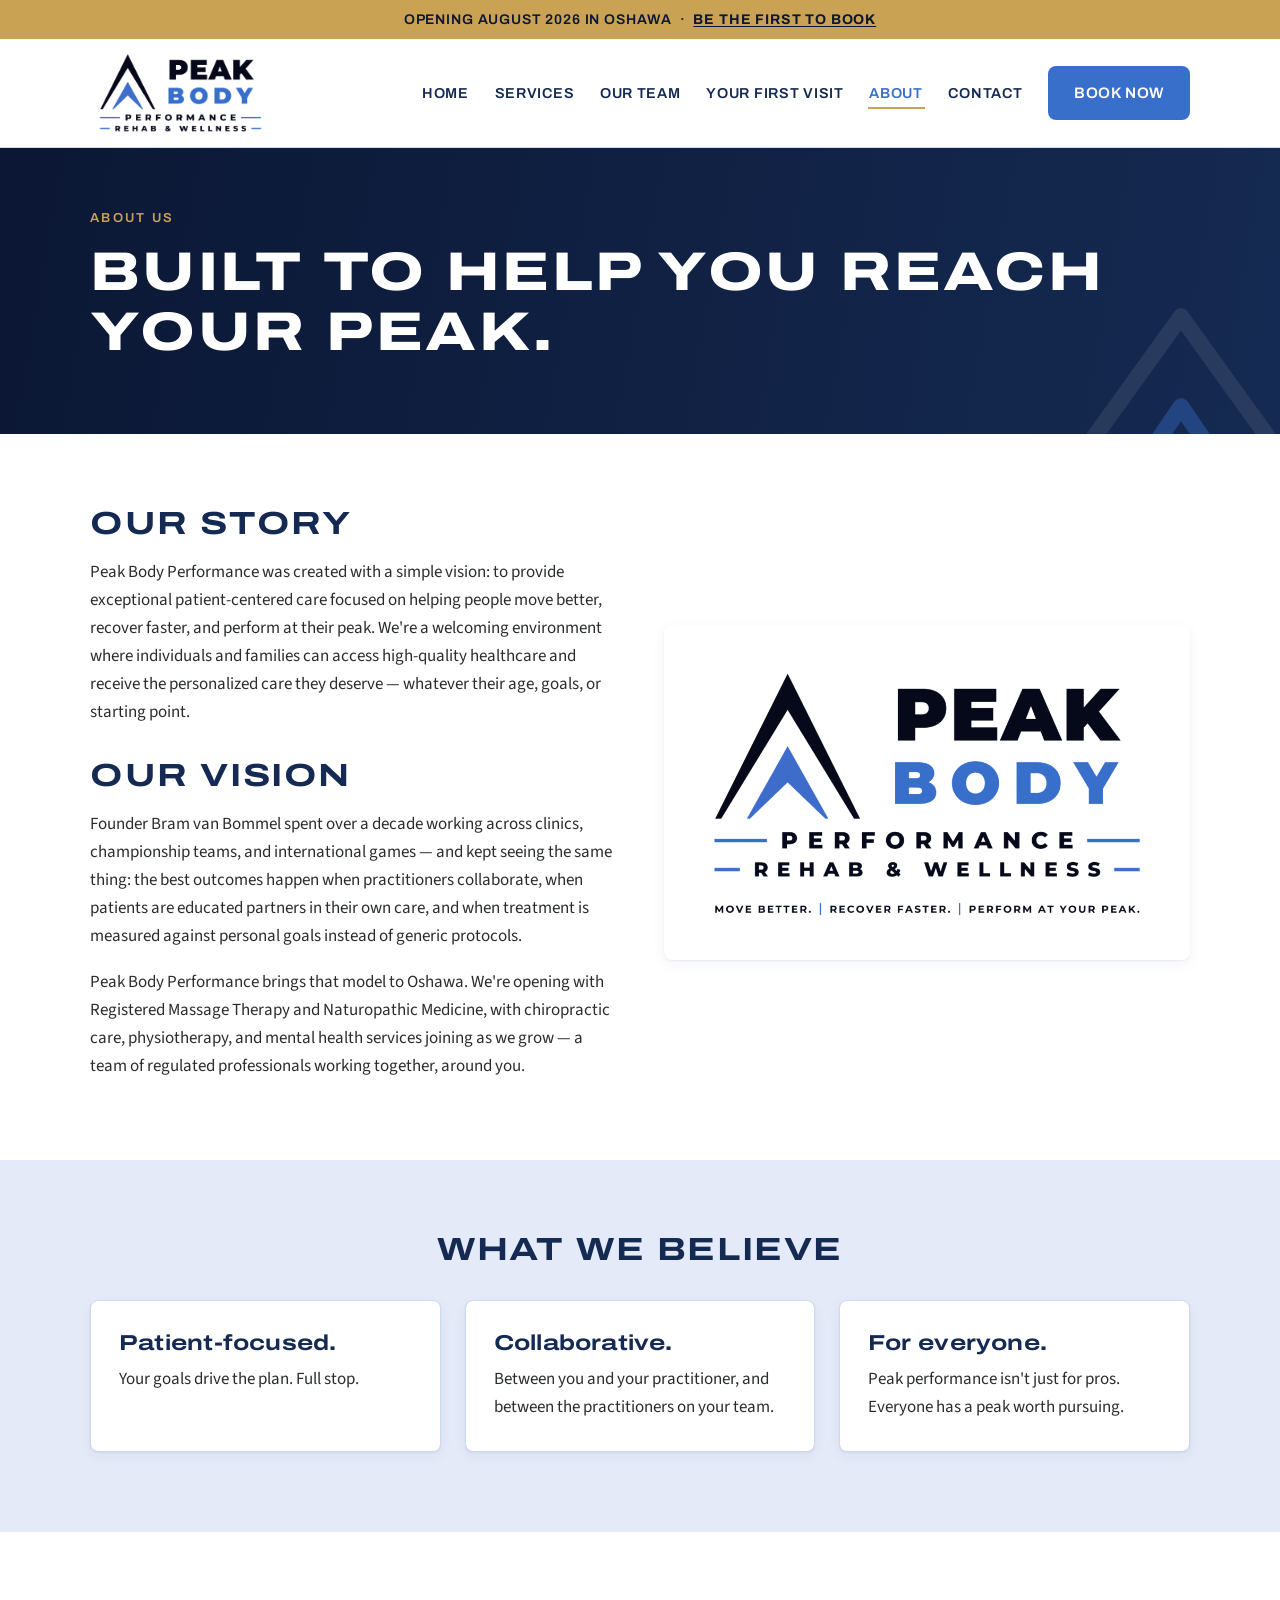
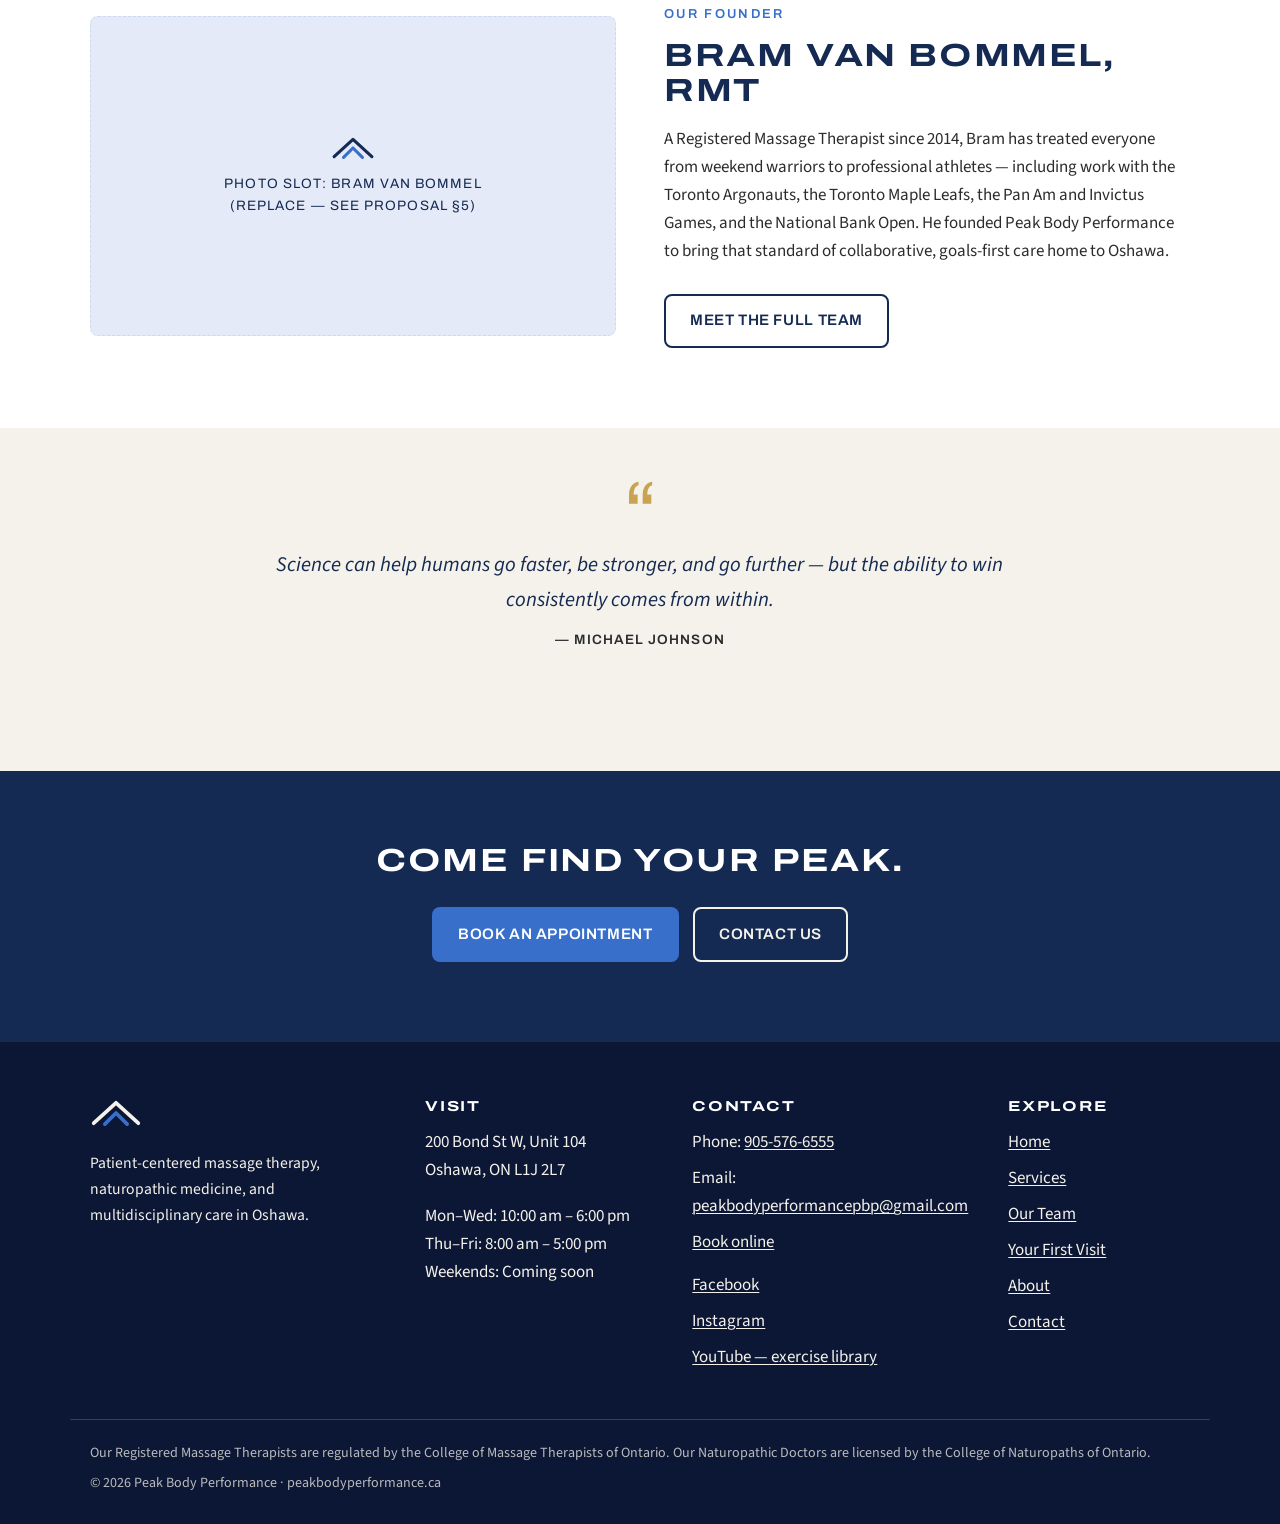
==== commit b2a00ce8: "Retune brand palette to match new logo, temporarily hide psychotherapy/headshots Updates colors acro" ====
--- a/about.html
+++ b/about.html
@@ -13,7 +13,7 @@
     />
     <link
       rel="icon"
-      href="data:image/svg+xml,%3Csvg xmlns='http://www.w3.org/2000/svg' viewBox='0 0 64 64'%3E%3Cpath d='M8 52 L32 12 L56 52' fill='none' stroke='%2312314F' stroke-width='7' stroke-linecap='round' stroke-linejoin='round'/%3E%3Cpath d='M20 54 L32 34 L44 54' fill='none' stroke='%231E7FE0' stroke-width='7' stroke-linecap='round' stroke-linejoin='round'/%3E%3C/svg%3E"
+      href="data:image/svg+xml,%3Csvg xmlns='http://www.w3.org/2000/svg' viewBox='0 0 64 64'%3E%3Cpath d='M8 52 L32 12 L56 52' fill='none' stroke='%23152A52' stroke-width='7' stroke-linecap='round' stroke-linejoin='round'/%3E%3Cpath d='M20 54 L32 34 L44 54' fill='none' stroke='%23386FCB' stroke-width='7' stroke-linecap='round' stroke-linejoin='round'/%3E%3C/svg%3E"
     />
     <link rel="preconnect" href="https://fonts.googleapis.com" />
     <link rel="preconnect" href="https://fonts.gstatic.com" crossorigin />
@@ -79,7 +79,7 @@
           <path
             d="M110 282 L200 150 L290 282"
             fill="none"
-            stroke="rgba(30,127,224,0.35)"
+            stroke="rgba(56,111,203,0.45)"
             stroke-width="22"
             stroke-linecap="round"
             stroke-linejoin="round"
@@ -125,14 +125,14 @@
           <div>
             <img
               src="images/PeakBody.png"
-              alt="Peak Body Performance logo — Move Better. Recover Faster. Perform At Your Peak."
+              alt="Peak Body Performance logo — Performance, Rehab &amp; Wellness"
               style="
                 background: #fff;
                 border-radius: 8px;
                 padding: 1.5rem;
                 box-shadow:
-                  0 1px 2px rgba(18, 49, 79, 0.06),
-                  0 4px 14px rgba(18, 49, 79, 0.05);
+                  0 1px 2px rgba(21, 42, 82, 0.06),
+                  0 4px 14px rgba(21, 42, 82, 0.05);
               "
             />
             <!-- Alternative image slot: outdoor ascent / trail imagery echoing the peak motif (Pexels #38011336, Cristian Camilo Estrada):
@@ -179,7 +179,7 @@
               <path
                 d="M4 26 L28 4 L52 26"
                 fill="none"
-                stroke="#12314F"
+                stroke="#152A52"
                 stroke-width="4"
                 stroke-linecap="round"
                 stroke-linejoin="round"
@@ -187,7 +187,7 @@
               <path
                 d="M16 27 L28 15 L40 27"
                 fill="none"
-                stroke="#1E7FE0"
+                stroke="#386FCB"
                 stroke-width="4"
                 stroke-linecap="round"
                 stroke-linejoin="round"
@@ -260,7 +260,7 @@
             <path
               d="M16 27 L28 15 L40 27"
               fill="none"
-              stroke="#1E7FE0"
+              stroke="#386FCB"
               stroke-width="4"
               stroke-linecap="round"
               stroke-linejoin="round"
--- a/css/styles.css
+++ b/css/styles.css
@@ -1,22 +1,24 @@
 /* ==========================================================================
    PEAK BODY PERFORMANCE — styles.css
-   Design system per proposal v2:
-   Peak Blue #1E7FE0 · Summit Navy #12314F · Bone #F5F2EB
-   Charcoal Ink #2A2C2E · Glacier #E3EDF7 · Ridge Gold #C9A253
+   Design system per proposal v2, palette re-tuned July 2026 to match the
+   updated logo (icon blue #386FCB, wordmark near-navy #06091A):
+   Peak Blue #386FCB · Peak Blue Dark #2A55A3 · Summit Navy #152A52
+   Navy Deep #0B1734 · Bone #F5F2EB · Charcoal Ink #2A2C2E
+   Glacier #E4EAF8 · Ridge Gold #C9A253 (legacy accent, not in the new logo)
    Display: Archivo (Expanded via font-stretch) · Body: Source Sans 3
    Signature motif: the "elevation line" (double-chevron divider)
    ========================================================================== */
 
 /* ---------- 1. Tokens ---------- */
 :root {
-  --peak-blue: #1e7fe0;
-  --peak-blue-dark: #1565ba;
-  --summit-navy: #12314f;
-  --navy-deep: #0c2238;
+  --peak-blue: #386fcb;
+  --peak-blue-dark: #2a55a3;
+  --summit-navy: #152a52;
+  --navy-deep: #0b1734;
   --bone: #f5f2eb;
   --ink: #2a2c2e;
-  --glacier: #e3edf7;
-  --glacier-border: #cfdeed;
+  --glacier: #e4eaf8;
+  --glacier-border: #ccd9ef;
   --ridge-gold: #c9a253;
   --white: #ffffff;
 
@@ -26,7 +28,7 @@
   --container: 1140px;
   --radius: 8px;
   --shadow-whisper:
-    0 1px 2px rgba(18, 49, 79, 0.06), 0 4px 14px rgba(18, 49, 79, 0.05);
+    0 1px 2px rgba(21, 42, 82, 0.06), 0 4px 14px rgba(21, 42, 82, 0.05);
 }
 
 /* ---------- 2. Base ---------- */
@@ -93,13 +95,15 @@
   margin-bottom: 0;
 }
 
+/* Body links sit one step darker than the brand blue so they clear WCAG AA
+   (4.5:1) on the bone and glacier tinted backgrounds, not just on white. */
 a {
-  color: var(--peak-blue);
+  color: var(--peak-blue-dark);
   text-decoration-thickness: 1px;
   text-underline-offset: 2px;
 }
 a:hover {
-  color: var(--peak-blue-dark);
+  color: var(--summit-navy);
 }
 
 :focus-visible {
@@ -278,7 +282,7 @@
 .peak-list li {
   padding-left: 1.9rem;
   margin-bottom: 0.55rem;
-  background: url("data:image/svg+xml,%3Csvg xmlns='http://www.w3.org/2000/svg' viewBox='0 0 24 16'%3E%3Cpath d='M3 13 L12 4 L21 13' fill='none' stroke='%231E7FE0' stroke-width='3' stroke-linecap='round' stroke-linejoin='round'/%3E%3C/svg%3E")
+  background: url("data:image/svg+xml,%3Csvg xmlns='http://www.w3.org/2000/svg' viewBox='0 0 24 16'%3E%3Cpath d='M3 13 L12 4 L21 13' fill='none' stroke='%23386FCB' stroke-width='3' stroke-linecap='round' stroke-linejoin='round'/%3E%3C/svg%3E")
     no-repeat left 0.42em / 1.05rem auto;
 }
 
@@ -416,9 +420,9 @@
   background:
     linear-gradient(
       100deg,
-      rgba(12, 34, 56, 0.92) 0%,
-      rgba(18, 49, 79, 0.82) 45%,
-      rgba(18, 49, 79, 0.55) 100%
+      rgba(11, 23, 52, 0.92) 0%,
+      rgba(21, 42, 82, 0.82) 45%,
+      rgba(21, 42, 82, 0.55) 100%
     ),
     var(--summit-navy)
       url("https://images.pexels.com/photos/841131/pexels-photo-841131.jpeg?auto=compress&cs=tinysrgb&w=1920")
@@ -785,7 +789,7 @@
 .contact-form textarea:focus {
   outline: none;
   border-color: var(--peak-blue);
-  box-shadow: 0 0 0 3px rgba(30, 127, 224, 0.18);
+  box-shadow: 0 0 0 3px rgba(56, 111, 203, 0.18);
 }
 .form-note {
   font-size: 0.95rem;
@@ -800,7 +804,7 @@
   border-radius: var(--radius);
   overflow: hidden;
   min-height: 380px;
-  box-shadow: 0 4px 18px rgba(18, 49, 79, 0.12);
+  box-shadow: 0 4px 18px rgba(21, 42, 82, 0.12);
 }
 .map-embed iframe {
   display: block;
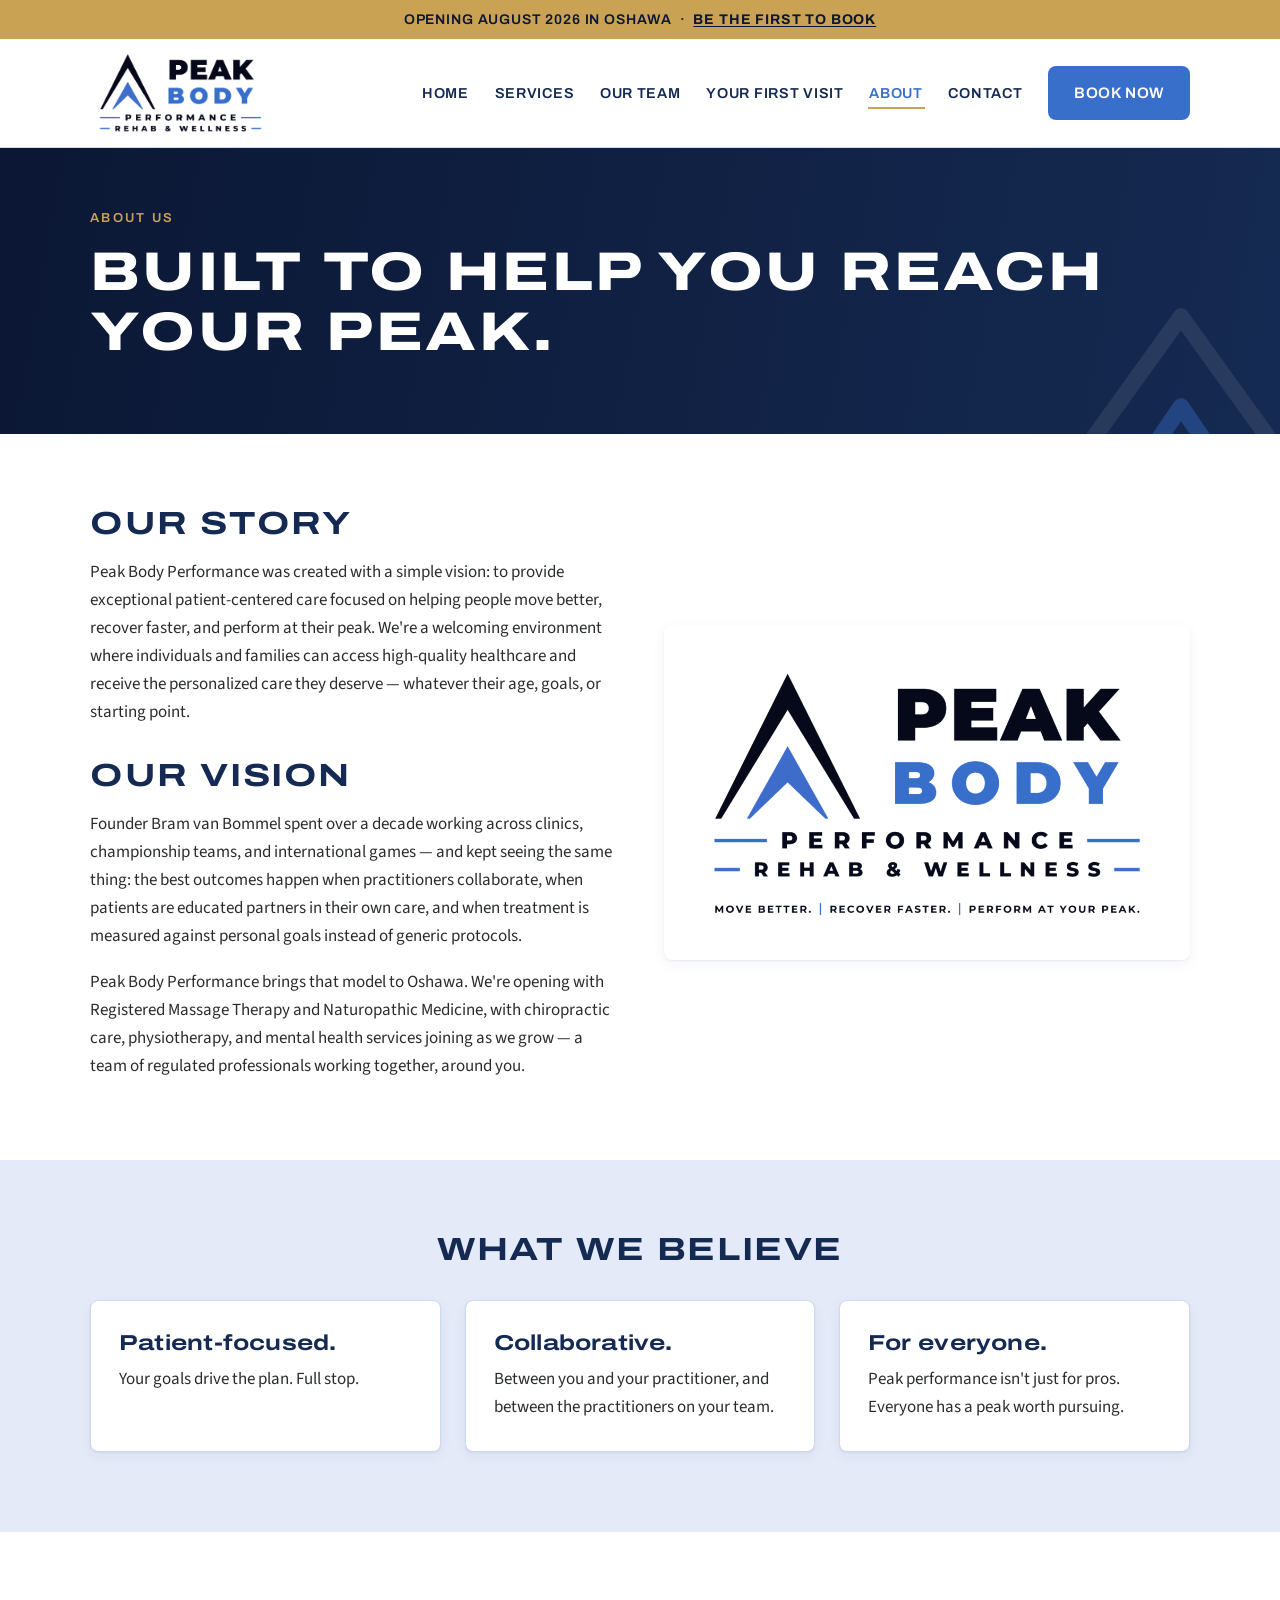
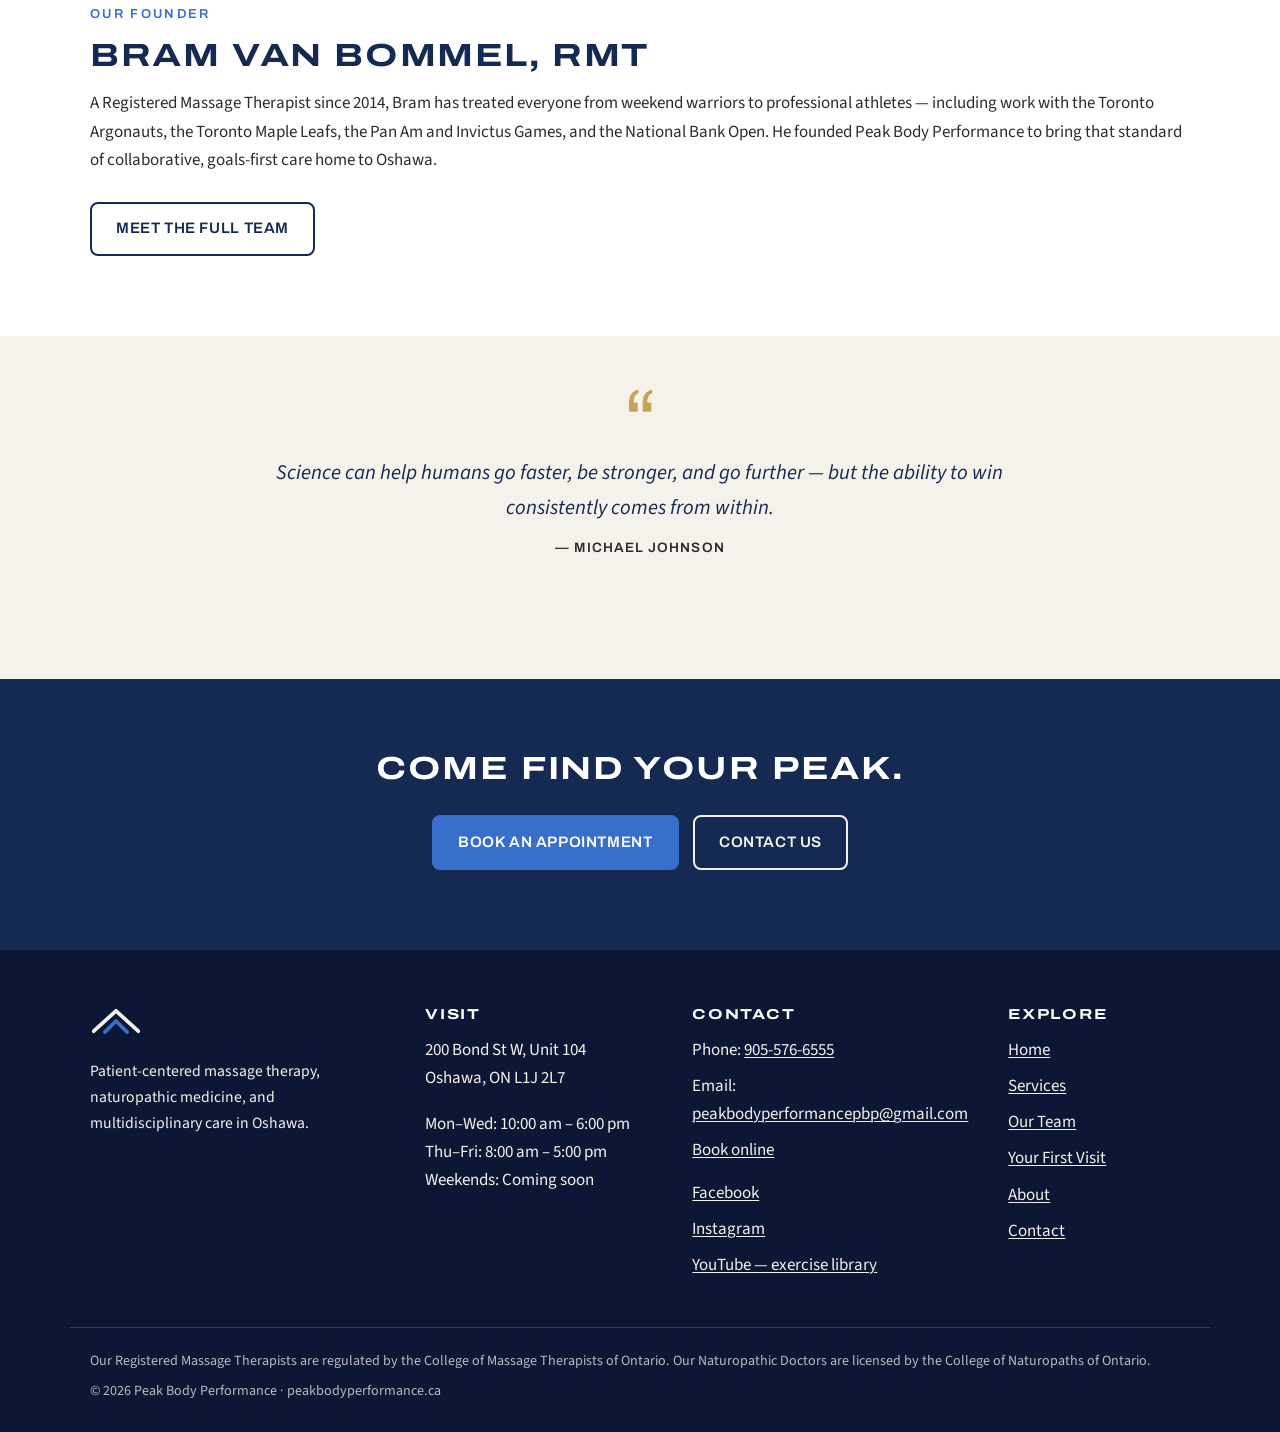
==== commit 5c3bc226: "Hide founder photo placeholder until a real headshot is available Co-authored-by: Cursor <cursoragen" ====
--- a/about.html
+++ b/about.html
@@ -172,8 +172,11 @@
 
       <!-- FOUNDER (condensed) -->
       <section class="section section--white">
-        <div class="container split">
-          <!-- Photo slot: Bram — real headshot or action shot recommended -->
+        <div class="container split" style="grid-template-columns: 1fr">
+          <!-- Photo slot: Bram — hidden until real headshot or action shot is available.
+               To restore: remove this comment wrapper and the inline
+               style="grid-template-columns: 1fr" on the .split container above. -->
+          <!--
           <div class="img-placeholder">
             <svg width="44" height="26" viewBox="0 0 56 30" aria-hidden="true">
               <path
@@ -198,6 +201,7 @@
               §5)</span
             >
           </div>
+          -->
           <div>
             <p class="eyebrow">Our Founder</p>
             <h2>Bram van Bommel, RMT</h2>
--- a/css/styles.css
+++ b/css/styles.css
@@ -795,6 +795,13 @@
   font-size: 0.95rem;
   color: var(--summit-navy);
 }
+.hp-field {
+  position: absolute;
+  left: -9999px;
+  width: 1px;
+  height: 1px;
+  overflow: hidden;
+}
 
 .map-placeholder {
   min-height: 380px;
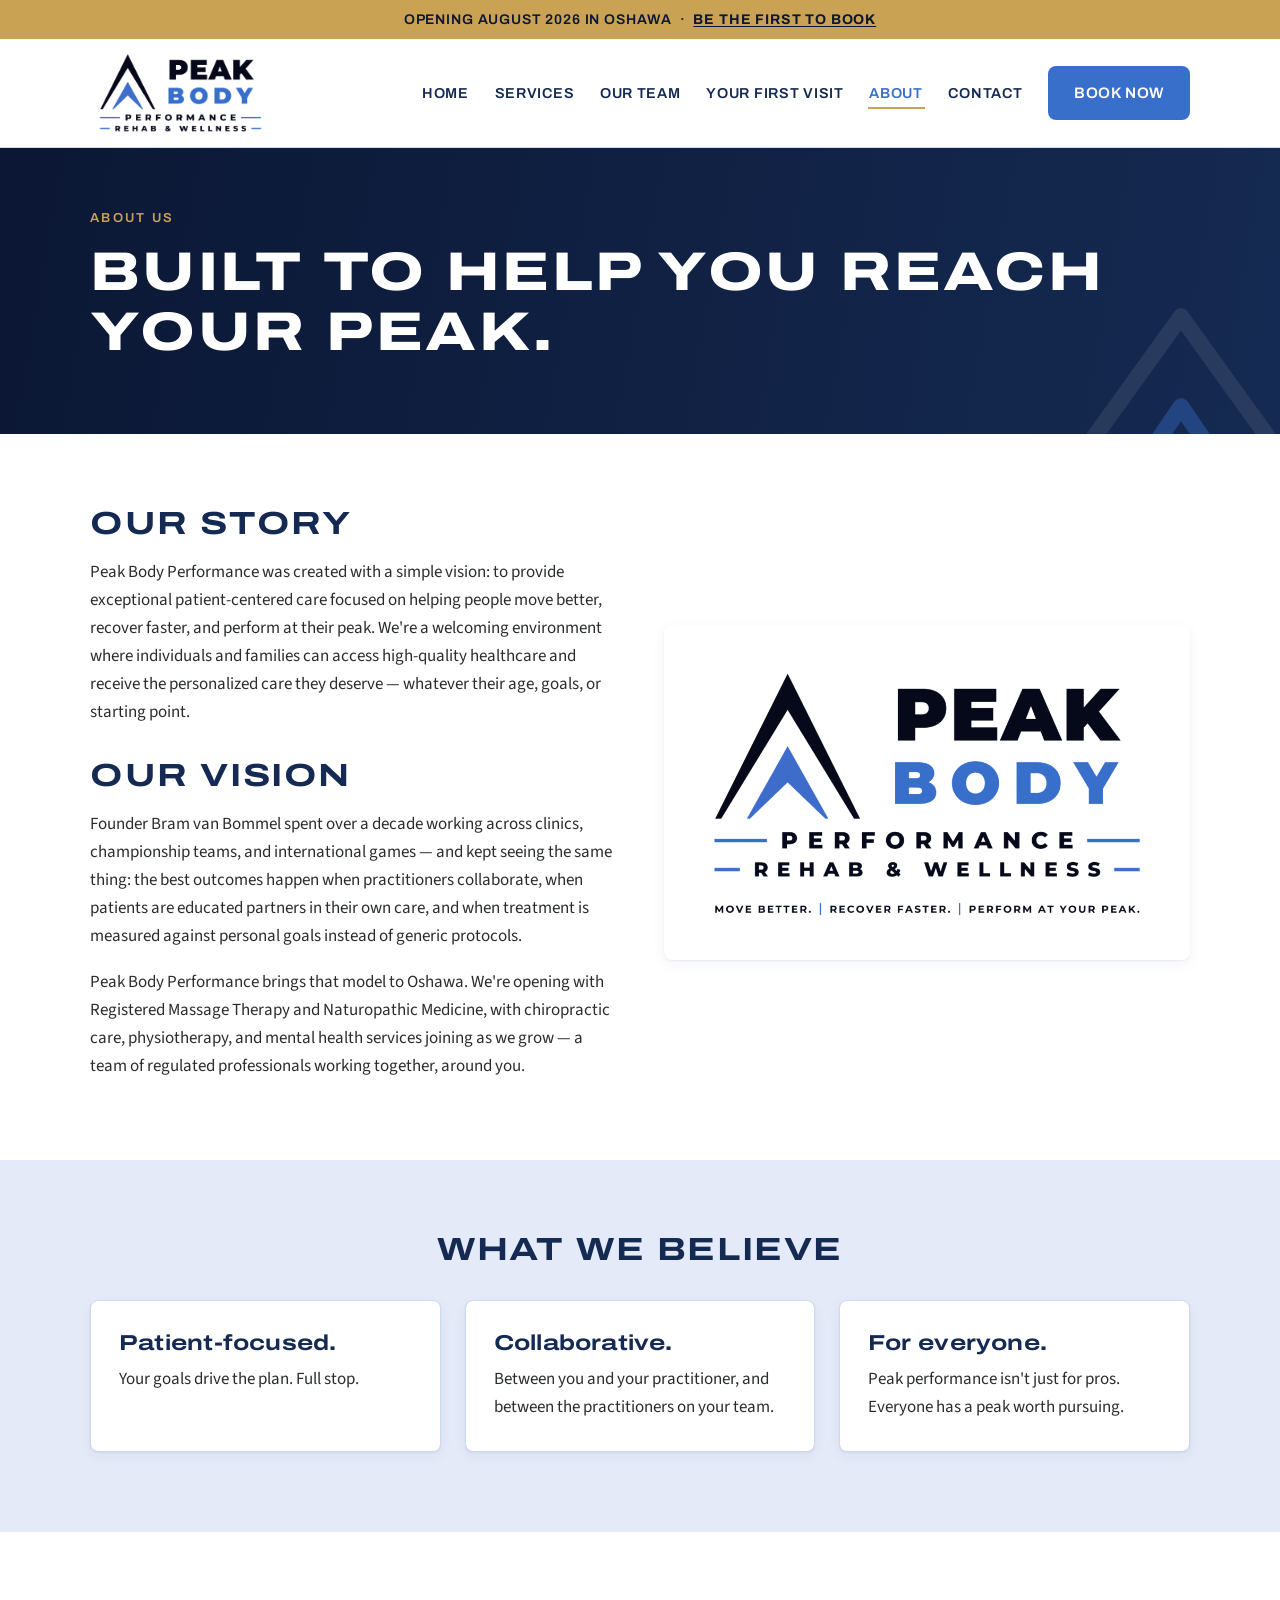
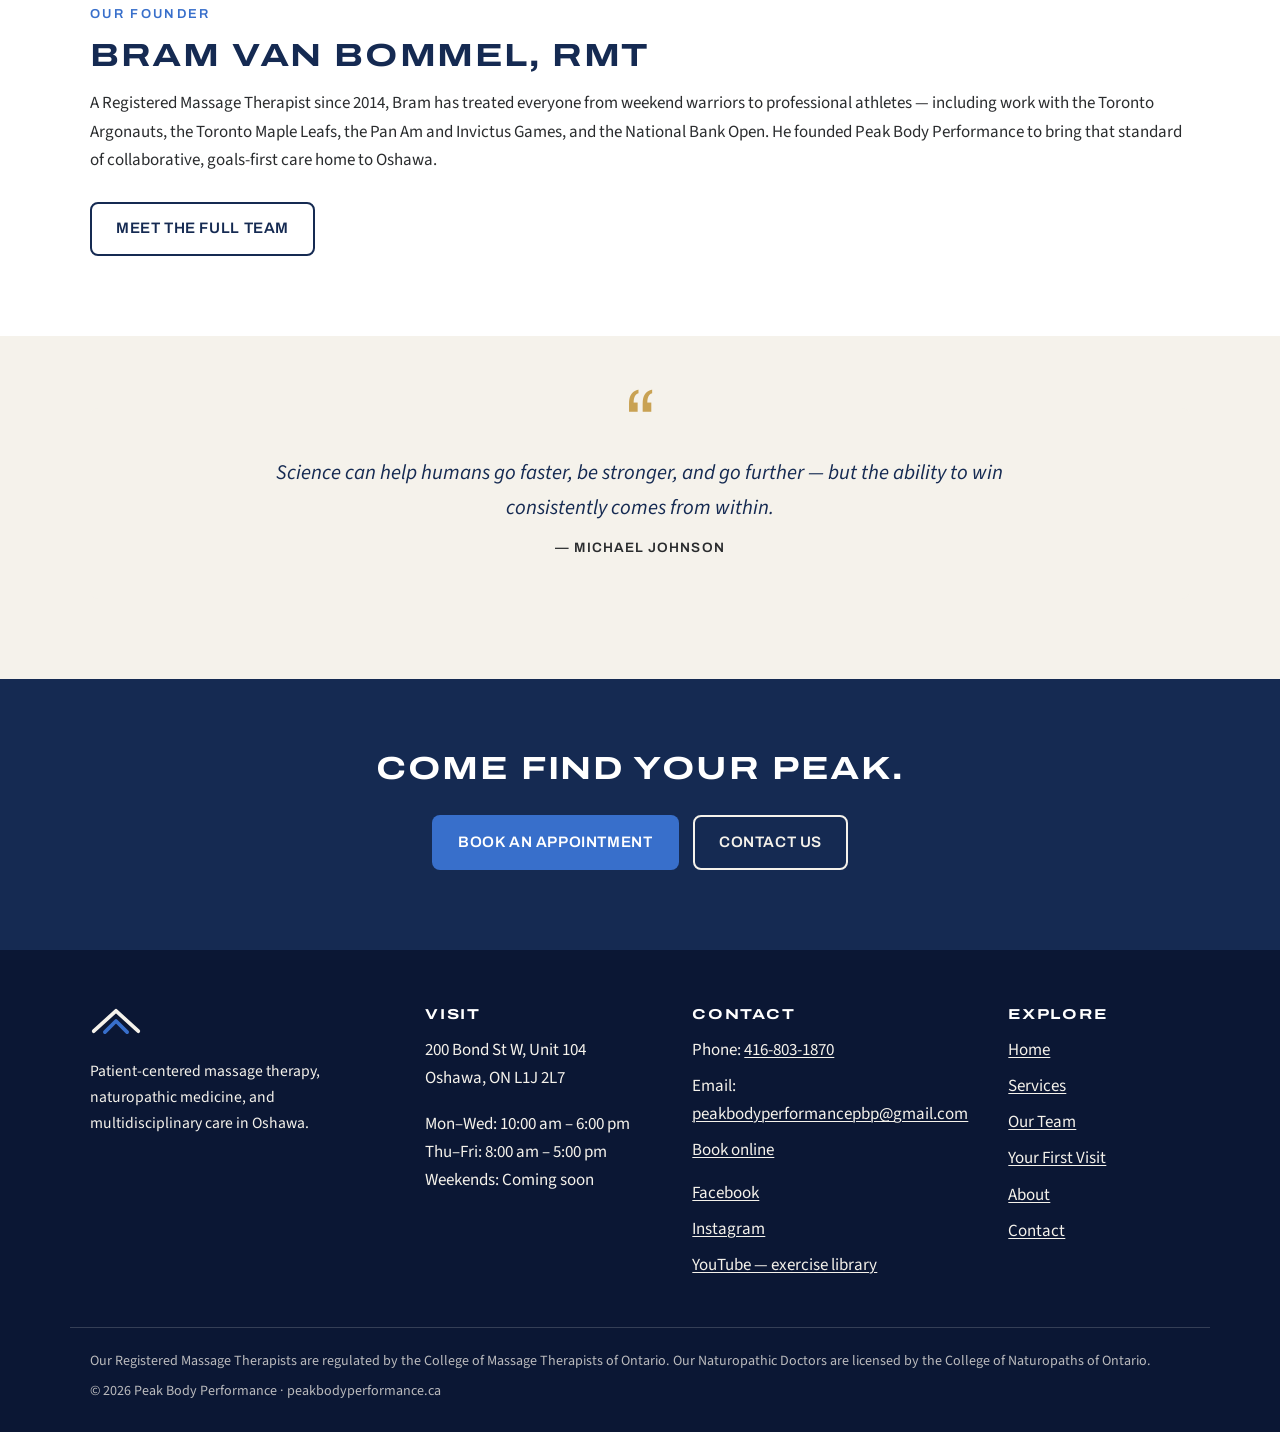
==== commit 468f09b3: "Update clinic phone number to 416-803-1870 Replace the old 905-576-6555 number with the new 416-803-" ====
--- a/about.html
+++ b/about.html
@@ -286,7 +286,7 @@
         <div>
           <h3>Contact</h3>
           <ul>
-            <li>Phone: <a href="tel:+19055766555">905-576-6555</a></li>
+            <li>Phone: <a href="tel:+14168031870">416-803-1870</a></li>
             <li>
               Email:
               <a href="mailto:peakbodyperformancepbp@gmail.com"
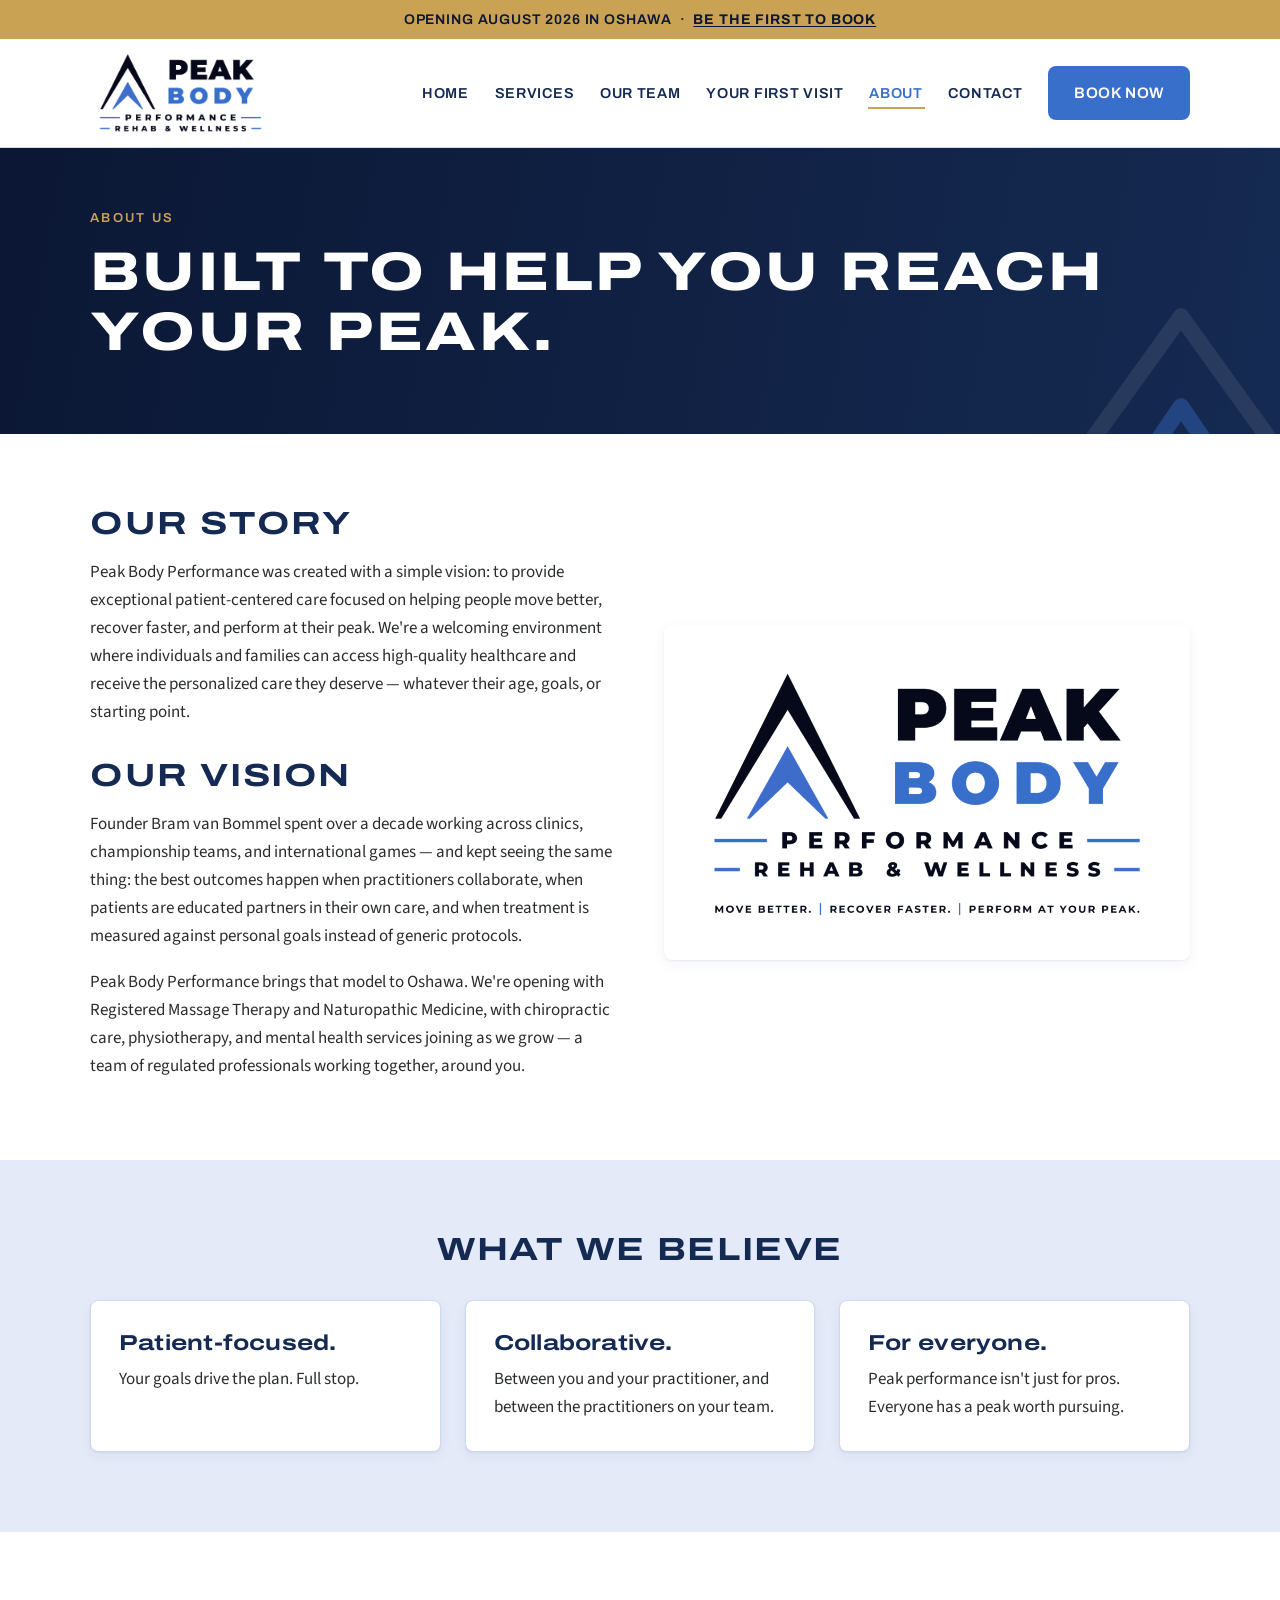
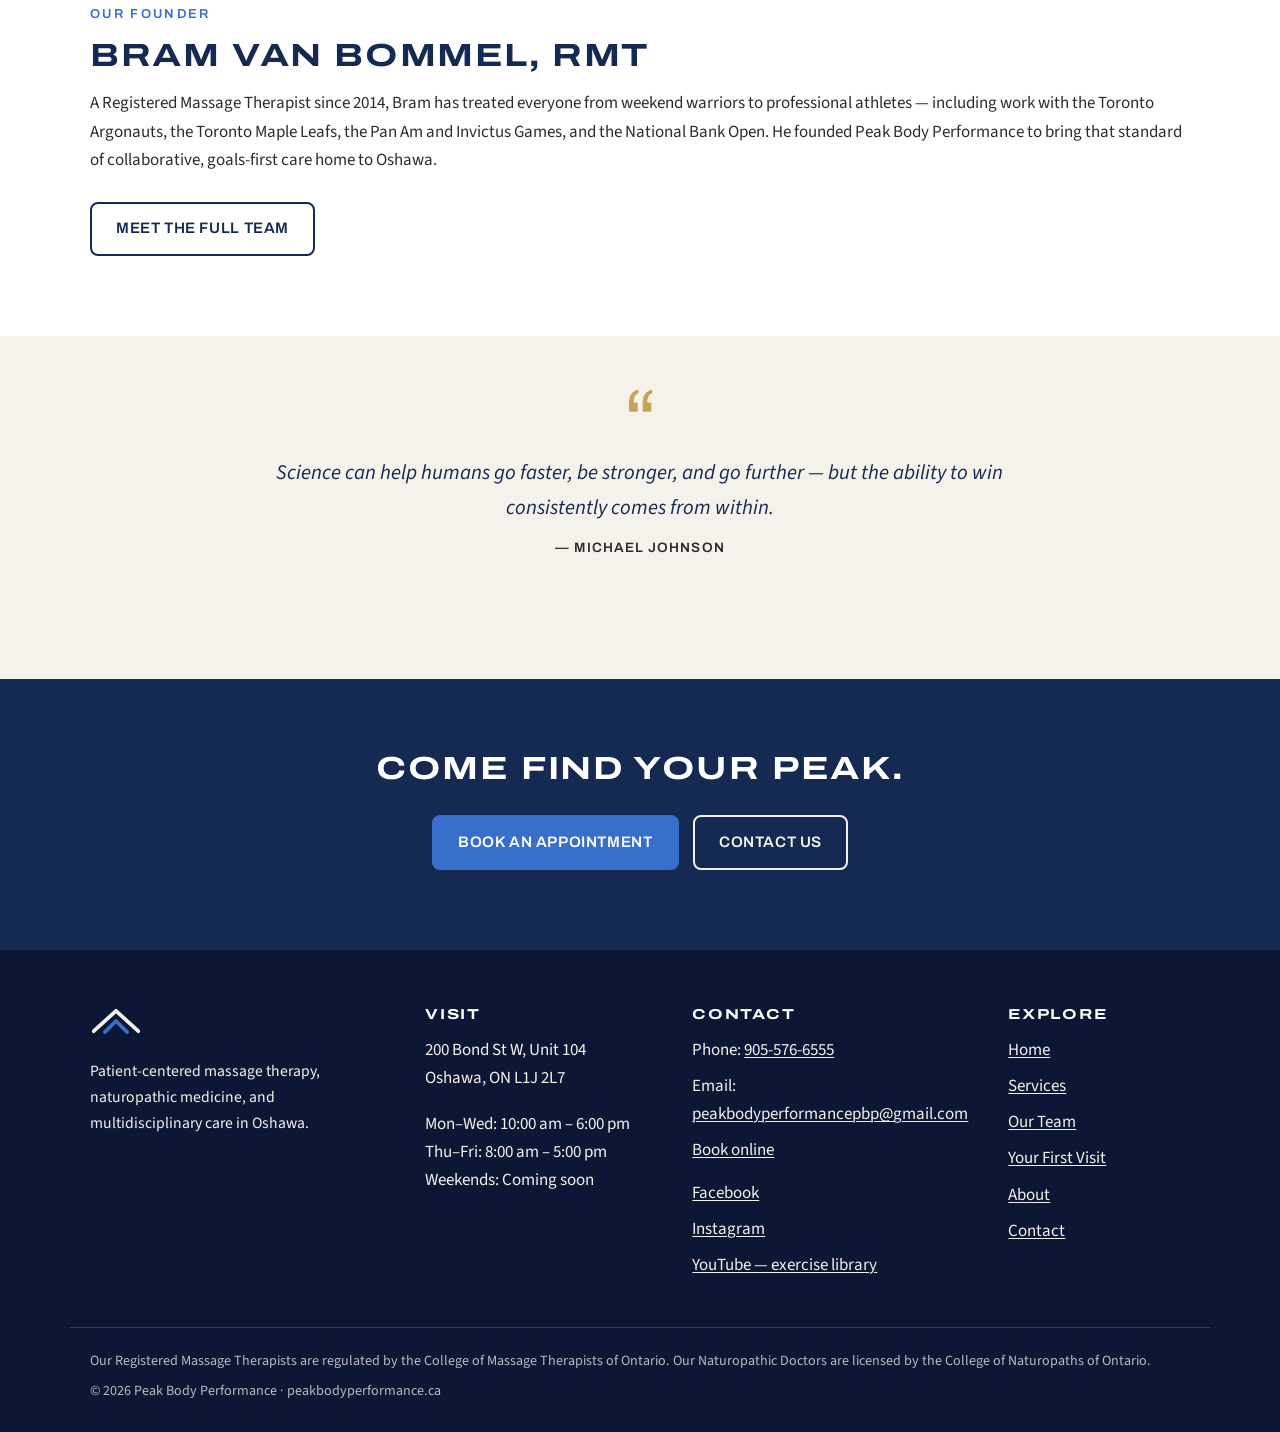
==== commit b98eff27: "Revert clinic phone number to 905-576-6555 Restore the original 905-576-6555 number across all pages" ====
--- a/about.html
+++ b/about.html
@@ -286,7 +286,7 @@
         <div>
           <h3>Contact</h3>
           <ul>
-            <li>Phone: <a href="tel:+14168031870">416-803-1870</a></li>
+            <li>Phone: <a href="tel:+19055766555">905-576-6555</a></li>
             <li>
               Email:
               <a href="mailto:peakbodyperformancepbp@gmail.com"
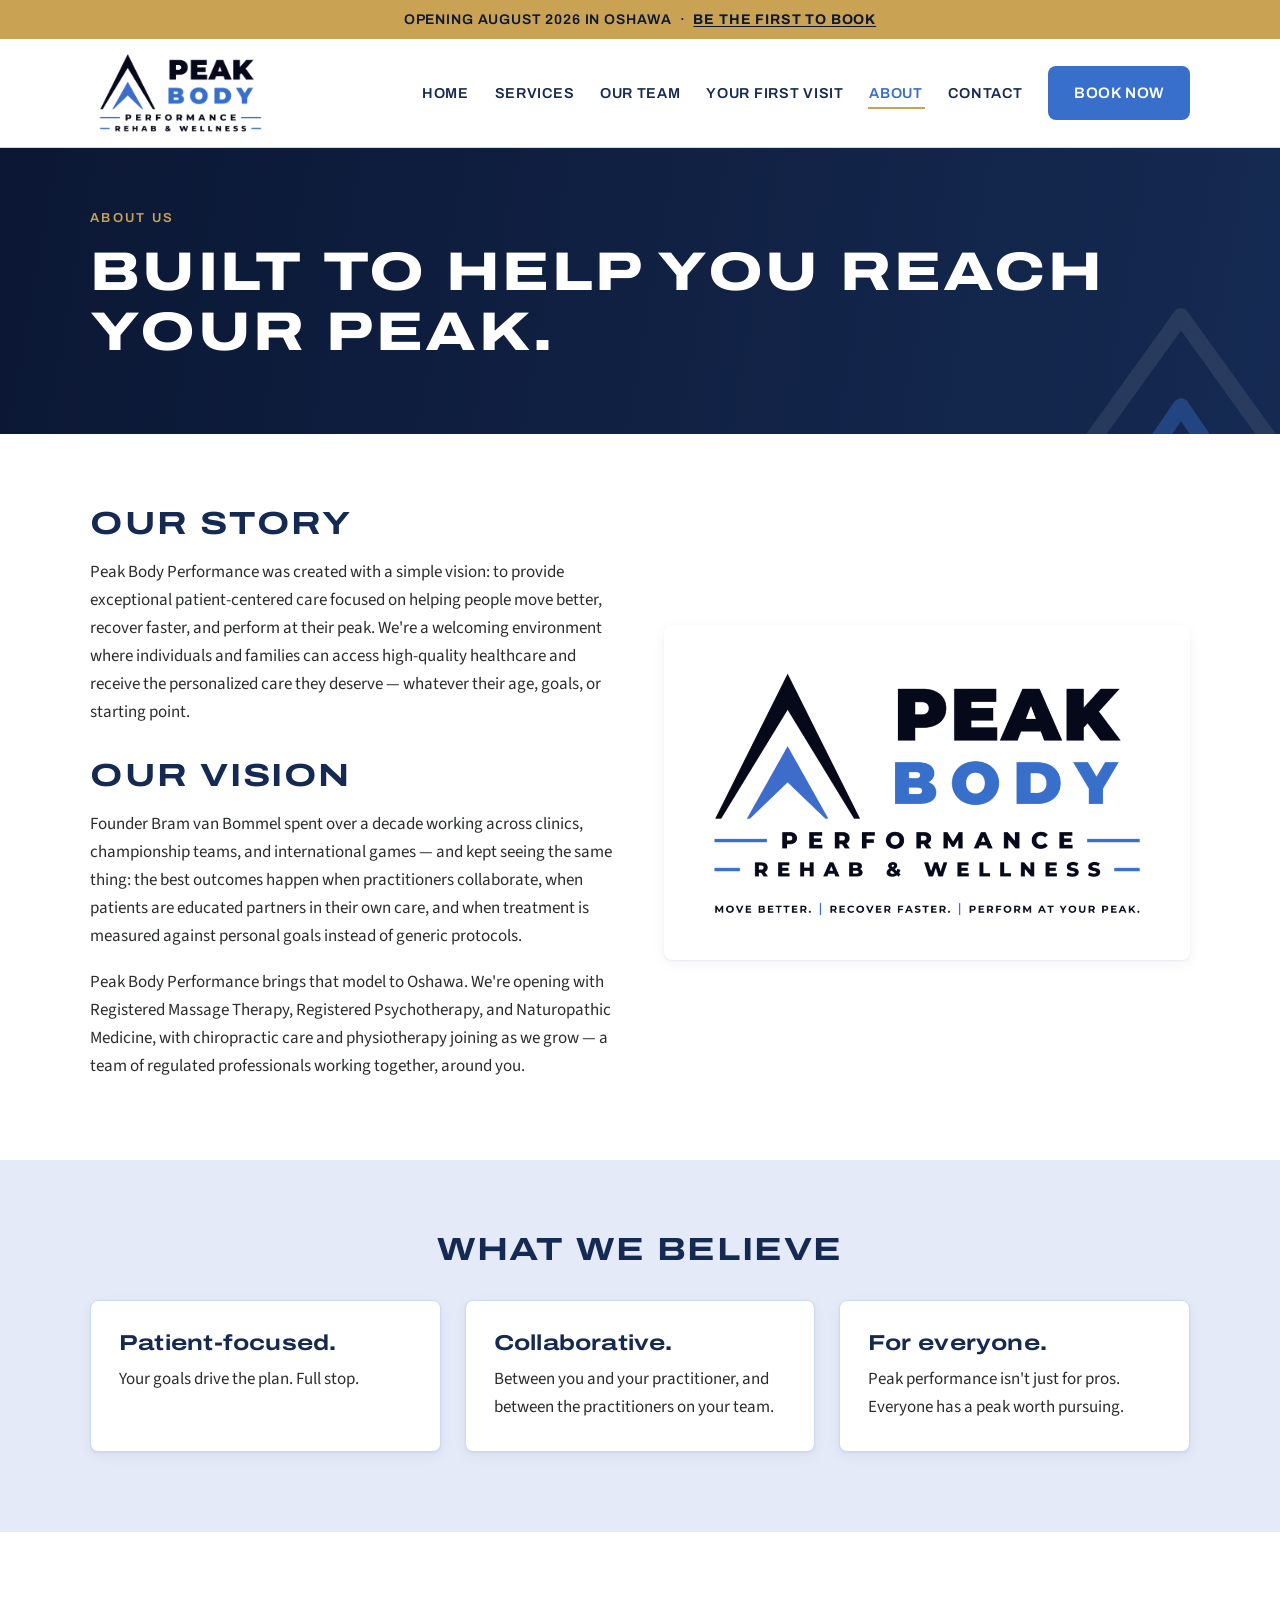
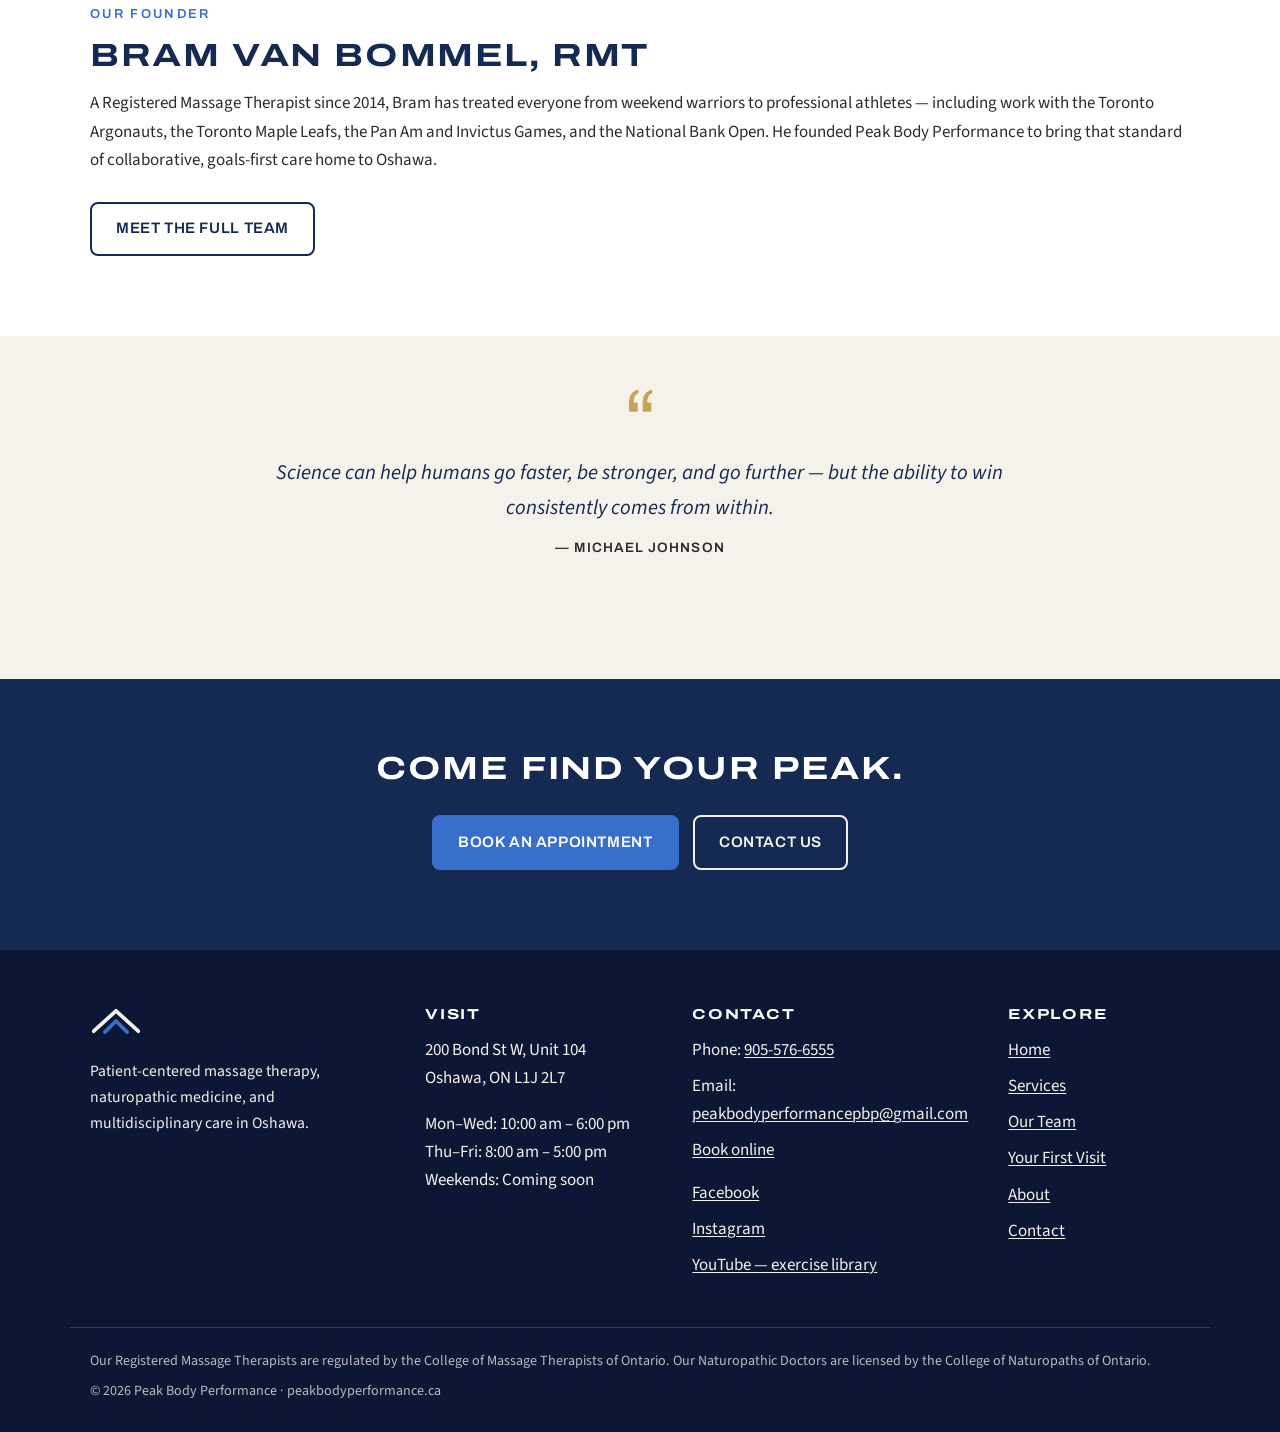
==== commit df51aedf: "Relaunch Registered Psychotherapy across the site Bram confirmed a psychotherapist is now on board, " ====
--- a/about.html
+++ b/about.html
@@ -116,8 +116,8 @@
             </p>
             <p>
               Peak Body Performance brings that model to Oshawa. We're opening
-              with Registered Massage Therapy and Naturopathic Medicine, with
-              chiropractic care, physiotherapy, and mental health services
+              with Registered Massage Therapy, Registered Psychotherapy, and
+              Naturopathic Medicine, with chiropractic care and physiotherapy
               joining as we grow — a team of regulated professionals working
               together, around you.
             </p>
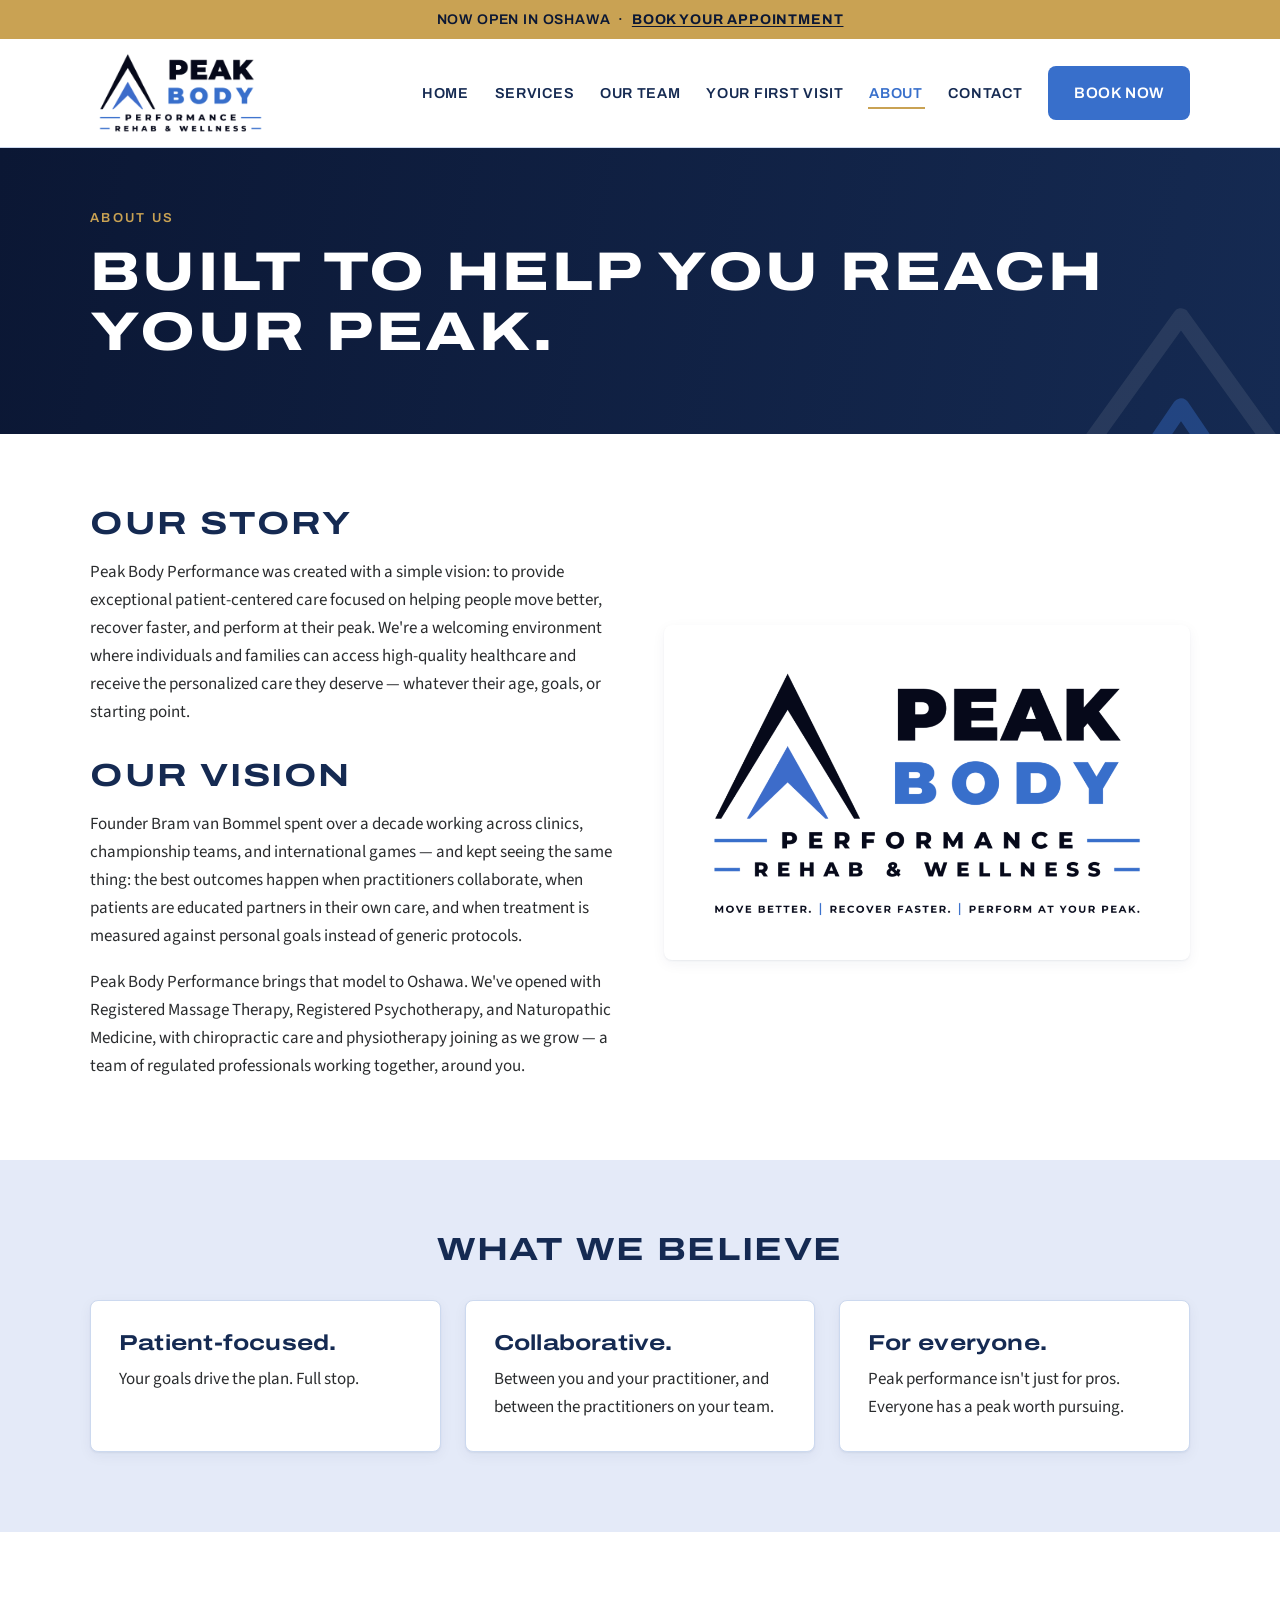
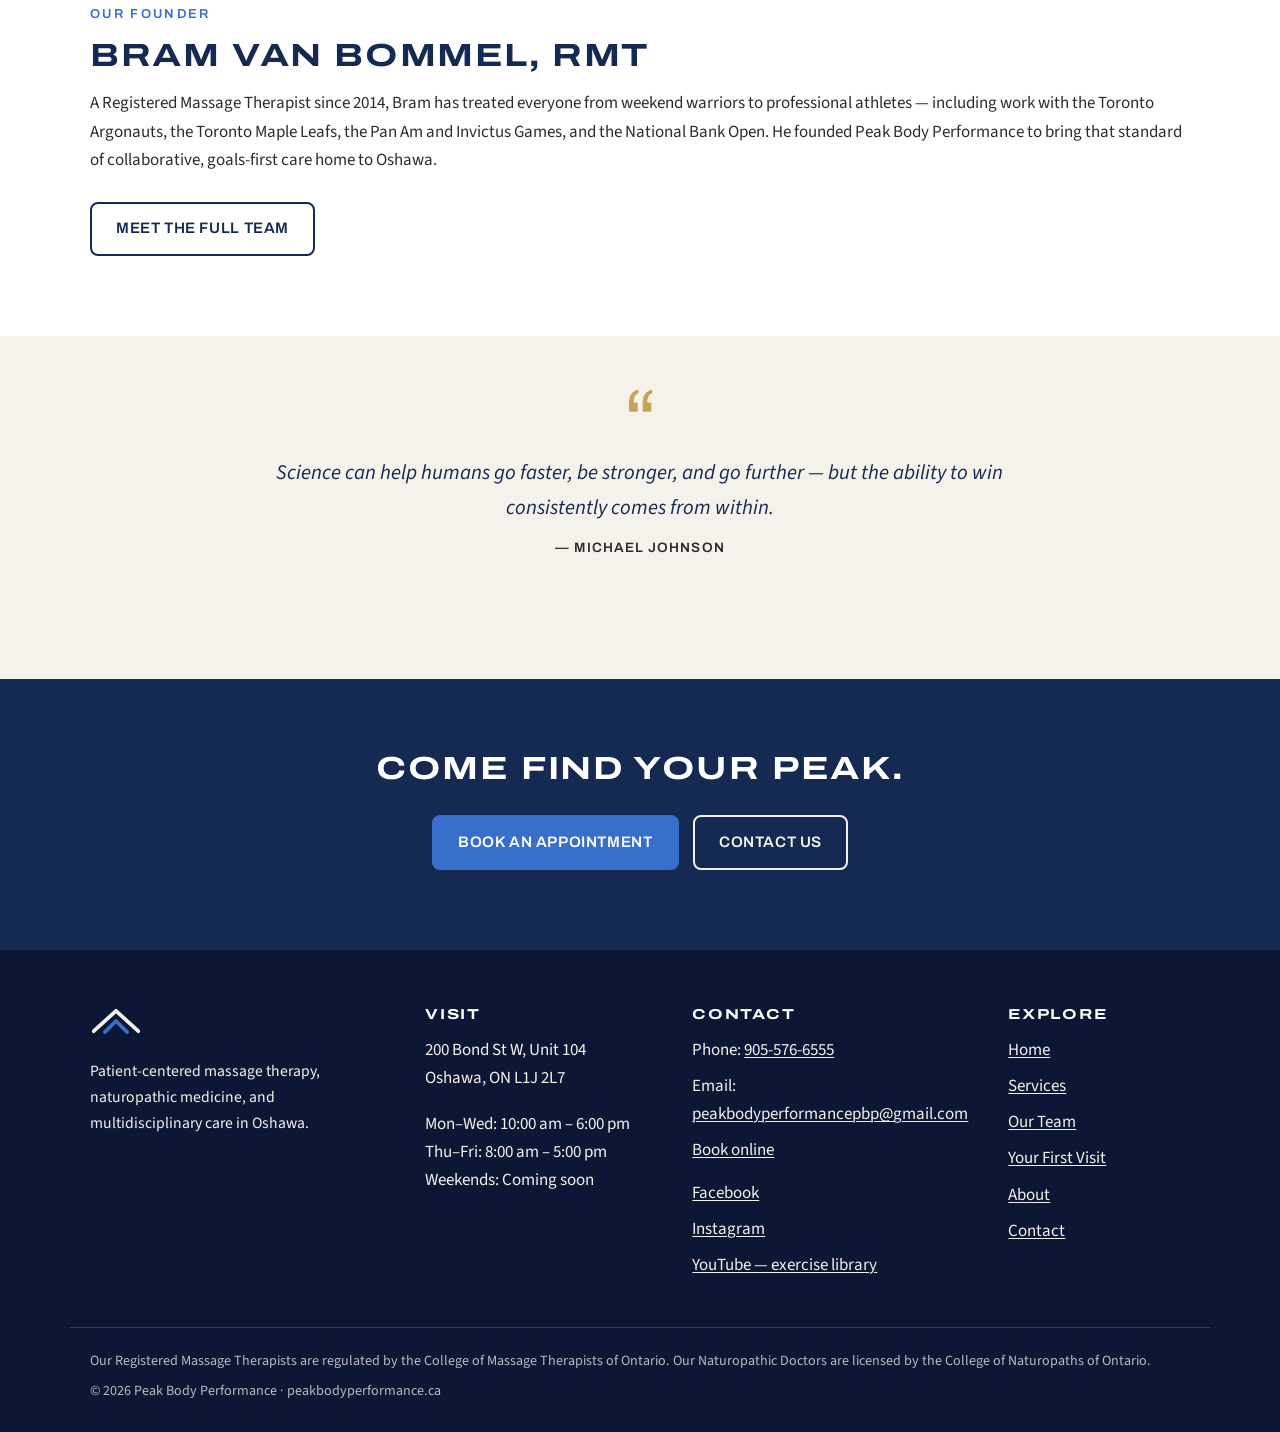
==== commit 486c2d9c: "now open" ====
--- a/about.html
+++ b/about.html
@@ -26,9 +26,13 @@
   <body>
     <a class="skip-link" href="#main">Skip to content</a>
 
+    <!--
+      NEW-CLINIC RIBBON: keep through September 2026, then delete this whole
+      <div class="ribbon"> block (all pages).
+    -->
     <div class="ribbon">
-      Opening August 2026 in Oshawa &nbsp;·&nbsp;
-      <a href="#" data-book>Be the first to book</a>
+      Now open in Oshawa &nbsp;·&nbsp;
+      <a href="#" data-book>Book your appointment</a>
     </div>
 
     <header class="site-header">
@@ -115,7 +119,7 @@
               instead of generic protocols.
             </p>
             <p>
-              Peak Body Performance brings that model to Oshawa. We're opening
+              Peak Body Performance brings that model to Oshawa. We've opened
               with Registered Massage Therapy, Registered Psychotherapy, and
               Naturopathic Medicine, with chiropractic care and physiotherapy
               joining as we grow — a team of regulated professionals working
